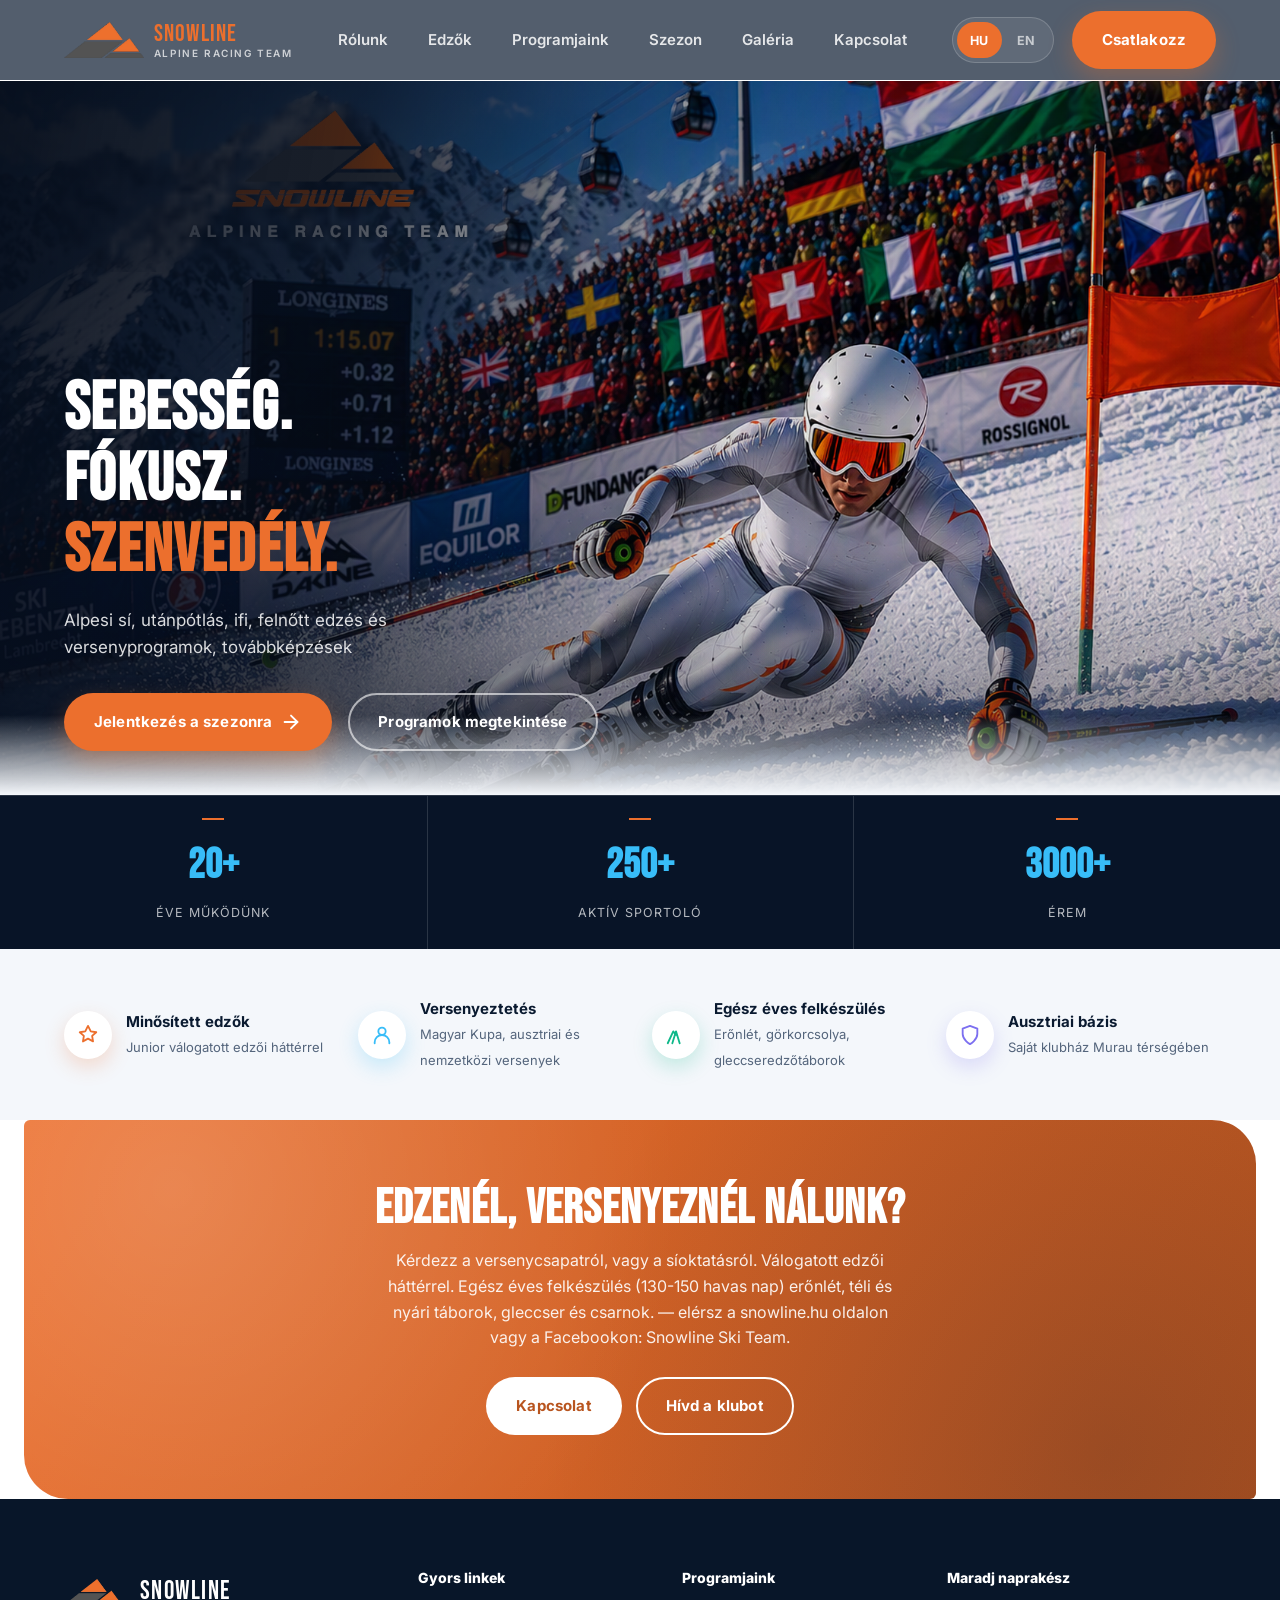
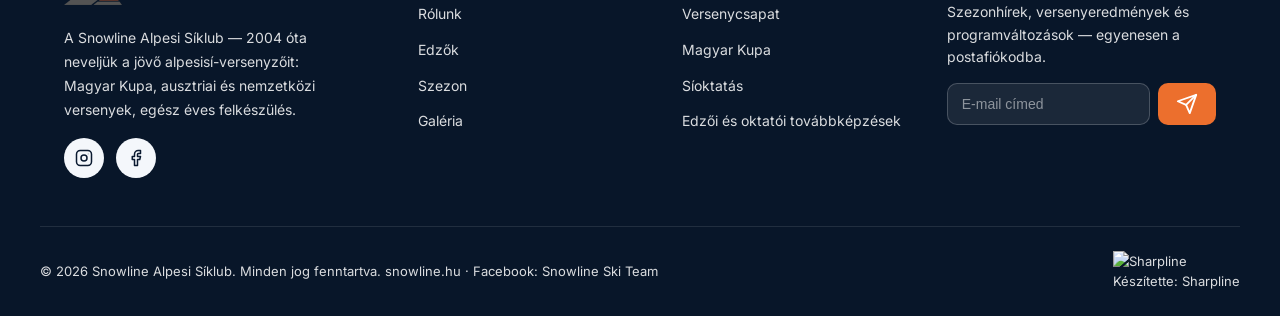
==== index.html @ 5fdf88db "Add Sharpline credit badge to footer" ====
<!DOCTYPE html>
<html lang="en">
<head>
<meta charset="UTF-8">
<meta name="viewport" content="width=device-width, initial-scale=1.0">
<link rel="icon" type="image/png" href="/favicon-96x96.png" sizes="96x96" />
<link rel="icon" type="image/svg+xml" href="/favicon.svg" />
<link rel="shortcut icon" href="/favicon.ico" />
<link rel="apple-touch-icon" sizes="180x180" href="/apple-touch-icon.png" />
<meta name="apple-mobile-web-app-title" content="Snowline" />
<link rel="manifest" href="/site.webmanifest" />
<title>Snowline — Alpesi Síklub</title>
<meta name="description" content="Community alpine ski club: race training, freestyle coaching and youth development for every level.">
<link rel="preconnect" href="https://fonts.googleapis.com">
<link rel="preconnect" href="https://fonts.gstatic.com" crossorigin>
<link href="https://fonts.googleapis.com/css2?family=Bebas+Neue&family=Inter:wght@400;500;600;700;800&display=swap" rel="stylesheet">
<link rel="stylesheet" href="/styles.css">
</head>
<body>

<div class="scroll-progress" id="scrollProgress" aria-hidden="true"></div>

<a href="#main" class="skip-link" data-i18n="skip">Skip to content</a>


<header class="site-header">
  <div class="container nav">
    <a href="/" class="brand">
      <img src="/assets/logo-icon.png" alt="Snowline" class="brand-icon-img">
      <span class="brand-text">
        <span class="brand-name">Snowline</span>
        <span class="brand-sub">Alpine Racing Team</span>
      </span>
    </a>
    <nav class="nav-links" id="navLinks" aria-label="Primary">
      <a href="/about.html" data-i18n="navAbout">About</a>
      <a href="/coaches.html" data-i18n="navCoaches">Coaches</a>
      <a href="/programs.html" data-i18n="navPrograms">Programs</a>
      <a href="/schedule.html" data-i18n="navSchedule">Schedule</a>
      <a href="/gallery.html" data-i18n="navGallery">Gallery</a>
      <a href="/contact.html" data-i18n="navContact">Contact</a>
      <a href="/contact.html" class="btn btn-primary mobile-cta" data-i18n="navJoin">Join the Team</a>
    </nav>
    <div class="nav-actions">
      <div class="lang-switch" role="group" aria-label="Nyelvválasztó / Language switch">
        <button type="button" id="btnHu" aria-pressed="true">HU</button>
        <button type="button" id="btnEn" aria-pressed="false">EN</button>
      </div>
      <a href="/contact.html" class="btn btn-primary" data-i18n="navJoin">Join the Team</a>
      <button class="nav-toggle" id="navToggle" aria-expanded="false" aria-controls="navLinks" aria-label="Toggle menu">
        <svg class="icon" id="menuIcon" viewBox="0 0 24 24" fill="none" stroke="currentColor" stroke-width="2" stroke-linecap="round" stroke-linejoin="round" aria-hidden="true"><line x1="4" y1="6" x2="20" y2="6"/><line x1="4" y1="12" x2="20" y2="12"/><line x1="4" y1="18" x2="20" y2="18"/></svg>
      </button>
    </div>
  </div>
</header>

<main id="main">

<!-- HERO -->
  <section class="hero" id="top">
    <div class="hero-visual">
      <img src="/assets/hero-banner.jpg" alt="Snowline ski racers training on the mountain">
    </div>

    <div class="container hero-inner">
      <div class="hero-text">
        <h1 data-i18n="heroH1">Train hard.<br>Ride <span>free.</span></h1>
        <p class="hero-sub" data-i18n="heroSub">Alpine racing, freestyle and youth development programs for skiers of every level, led by certified coaches who love the mountain as much as you do.</p>
        <div class="hero-ctas">
          <a href="/contact.html" class="btn btn-primary">
            <span data-i18n="heroCta1">Register for Season</span>
            <svg class="icon" width="18" height="18" viewBox="0 0 24 24" fill="none" stroke="currentColor" stroke-width="2" stroke-linecap="round" stroke-linejoin="round" aria-hidden="true"><line x1="5" y1="12" x2="19" y2="12"/><polyline points="12 5 19 12 12 19"/></svg>
          </a>
          <a href="/programs.html" class="btn btn-outline" data-i18n="heroCta2">Explore Programs</a>
        </div>
      </div>
    </div>

    <div class="hero-stats reveal">
      <div><strong data-count="20" data-suffix="+">20+</strong><span data-i18n="heroStat1">Years Running</span></div>
      <div><strong data-count="250"data-suffix="+">250+</strong><span data-i18n="heroStat2">Active Athletes</span></div>
      <div><strong data-count="3000" data-suffix="+">3000+</strong><span data-i18n="heroStat3">Medals</span></div>
    </div>
  </section>

<!-- VALUE STRIP -->
  <section class="value-strip">
    <div class="container value-grid">
      <div class="value-item reveal">
        <span class="icon-badge"><svg class="icon" viewBox="0 0 24 24" fill="none" stroke="currentColor" stroke-width="2" stroke-linecap="round" stroke-linejoin="round" aria-hidden="true"><path d="M12 2l3 6 6 1-4.5 4 1 6-5.5-3-5.5 3 1-6L3 9l6-1z"/></svg></span>
        <div><strong data-i18n="valueItem1Title">Certified Coaches</strong><span data-i18n="valueItem1Desc">National-level licensed staff</span></div>
      </div>
      <div class="value-item reveal">
        <span class="icon-badge"><svg class="icon" viewBox="0 0 24 24" fill="none" stroke="currentColor" stroke-width="2" stroke-linecap="round" stroke-linejoin="round" aria-hidden="true"><circle cx="12" cy="8" r="4"/><path d="M4 21v-1a8 8 0 0116 0v1"/></svg></span>
        <div><strong data-i18n="valueItem2Title">All Skill Levels</strong><span data-i18n="valueItem2Desc">First turns to race gates</span></div>
      </div>
      <div class="value-item reveal">
        <span class="icon-badge"><svg class="icon" viewBox="0 0 24 24" fill="none" stroke="currentColor" stroke-width="2" stroke-linecap="round" stroke-linejoin="round" aria-hidden="true"><path d="M8 21l4-13 4 13"/><path d="M3 21l6-13 3 4"/></svg></span>
        <div><strong data-i18n="valueItem3Title">Alpine & Freestyle</strong><span data-i18n="valueItem3Desc">Race and terrain-park tracks</span></div>
      </div>
      <div class="value-item reveal">
        <span class="icon-badge"><svg class="icon" viewBox="0 0 24 24" fill="none" stroke="currentColor" stroke-width="2" stroke-linecap="round" stroke-linejoin="round" aria-hidden="true"><path d="M12 22s8-4.5 8-11V5l-8-3-8 3v6c0 6.5 8 11 8 11z"/></svg></span>
        <div><strong data-i18n="valueItem4Title">Safety First</strong><span data-i18n="valueItem4Desc">Small groups, full gear checks</span></div>
      </div>
    </div>
  </section>

<!-- CTA BANNER -->
  <section style="padding:0;">
    <div class="cta-banner reveal">
      <div class="cta-banner-inner">
        <h2 data-i18n="ctaH2">Ready to hit the slopes?</h2>
        <p data-i18n="ctaLead">Registration for the upcoming season is open now. Spots fill fast — secure your athlete's place today.</p>
        <div class="cta-actions">
          <a href="/contact.html" class="btn btn-primary" data-i18n="ctaBtn1">Register Now</a>
          <a href="tel:+36302619041" class="btn btn-outline" data-i18n="ctaBtn2">Call the Club</a>
        </div>
      </div>
    </div>
  </section>

</main>

<footer>
  <div class="container footer-grid">
    <div class="footer-brand">
      <a href="/" class="brand" style="color:#fff;">
        <img src="/assets/logo-icon.png" alt="Snowline" class="footer-icon-img">
        Snowline
      </a>
      <p data-i18n="footerBrandDesc">A community ski club for young athletes and families — race training, freestyle coaching and season-long adventure on the mountain.</p>
      <div class="social-row" style="margin-top:16px;">
        <a href="https://www.instagram.com/snowline_ski_team/" target="_blank" rel="noopener" aria-label="Instagram"><svg class="icon" viewBox="0 0 24 24" fill="none" stroke="currentColor" stroke-width="2" stroke-linecap="round" stroke-linejoin="round" aria-hidden="true"><rect x="2" y="2" width="20" height="20" rx="5"/><circle cx="12" cy="12" r="4"/><circle cx="17.5" cy="6.5" r="0.6" fill="currentColor" stroke="none"/></svg></a>
        <a href="https://www.facebook.com/snowlineklub" target="_blank" rel="noopener" aria-label="Facebook"><svg class="icon" viewBox="0 0 24 24" fill="none" stroke="currentColor" stroke-width="2" stroke-linecap="round" stroke-linejoin="round" aria-hidden="true"><path d="M18 2h-3a5 5 0 00-5 5v3H7v4h3v8h4v-8h3l1-4h-4V7a1 1 0 011-1h3z"/></svg></a>
      </div>
    </div>
    <div class="footer-col">
      <h4 data-i18n="footerQuickLinks">Quick Links</h4>
      <ul>
        <li><a href="/about.html" data-i18n="navAbout">About</a></li>
        <li><a href="/coaches.html" data-i18n="navCoaches">Coaches</a></li>
        <li><a href="/schedule.html" data-i18n="navSchedule">Schedule</a></li>
        <li><a href="/gallery.html" data-i18n="navGallery">Gallery</a></li>
      </ul>
    </div>
    <div class="footer-col">
      <h4 data-i18n="footerPrograms">Programs</h4>
      <ul>
        <li><a href="/programs.html" data-i18n="card1Title">Youth Development</a></li>
        <li><a href="/programs.html" data-i18n="footerAlpineRacing">Alpine Racing</a></li>
        <li><a href="/programs.html" data-i18n="card3Title">Freestyle & Freeride</a></li>
        <li><a href="/programs.html" data-i18n="card4Title">Coach &amp; Instructor Training</a></li>
      </ul>
    </div>
    <div class="footer-col">
      <h4 data-i18n="footerStayUpdated">Stay Updated</h4>
      <p style="font-size:14px;margin-bottom:14px;" data-i18n="footerNewsletterDesc">Season announcements, race results and schedule changes — straight to your inbox.</p>
      <form class="newsletter" onsubmit="event.preventDefault();">
        <label for="newsletterEmail" class="sr-only" style="position:absolute;width:1px;height:1px;overflow:hidden;clip:rect(0,0,0,0);" data-i18n="footerNewsletterLabel">Email address</label>
        <input type="email" id="newsletterEmail" placeholder="Your email" required data-i18n-placeholder="footerNewsletterPh">
        <button type="submit" aria-label="Subscribe">
          <svg class="icon" width="16" height="16" viewBox="0 0 24 24" fill="none" stroke="currentColor" stroke-width="2" stroke-linecap="round" stroke-linejoin="round" aria-hidden="true"><line x1="22" y1="2" x2="11" y2="13"/><polygon points="22 2 15 22 11 13 2 9 22 2"/></svg>
        </button>
      </form>
    </div>
  </div>
  <div class="container footer-bottom">
    <div class="footer-legal">
      <span data-i18n="footerCopyright">© 2026 Snowline Ski Club. All rights reserved.</span>
      <span data-i18n="footerTemplateNote">Template by Snowline · Replace with your legal / privacy links</span>
    </div>
    <a href="#" target="_blank" rel="noopener" class="credit-badge">
      <img src="/assets/sharpline-mark.png" alt="Sharpline" class="credit-badge-icon">
      <span data-i18n="footerCredit">Készítette: Sharpline</span>
    </a>
  </div>
</footer>

<script src="/i18n.js"></script>
<script src="/main.js"></script>
</body>
</html>
---- styles.css ----
:root{
    --color-primary:#0A1A30;
    --color-primary-light:#16294A;
    --color-primary-soft:#22345A;
    --color-background:#FFFFFF;
    --color-surface:#F4F7FB;
    --color-surface-2:#EAF0F8;
    --color-accent:#EC6F2D;
    --color-accent-dark:#B8541E;
    --color-ice:#38BDF8;
    --color-teal:#0FB88A;
    --color-violet:#7C6FF0;
    --color-text:#0A1A30;
    --color-text-muted:#54657C;
    --color-border:#E4EAF2;
    --color-on-primary:#FFFFFF;
    --color-on-accent:#FFFFFF;
    --font-display:'Bebas Neue', sans-serif;
    --font-body:'Inter', sans-serif;
    --radius-sm:10px;
    --radius-md:16px;
    --radius-lg:26px;
    --shadow-sm:0 1px 2px rgba(10,26,48,0.04), 0 4px 12px rgba(10,26,48,0.06);
    --shadow-md:0 8px 24px rgba(10,26,48,0.10), 0 24px 48px rgba(10,26,48,0.10);
    --shadow-lg:0 12px 32px rgba(10,26,48,0.14), 0 40px 80px rgba(10,26,48,0.16);
    --container:1200px;
    --nav-h:80px;
    --nav-h-scrolled:64px;
    --ease-out:cubic-bezier(0.16,1,0.3,1);
    --ease-in-out:cubic-bezier(0.65,0,0.35,1);
  }

  *,*::before,*::after{box-sizing:border-box;}
  html{scroll-behavior:smooth;}
  @media (prefers-reduced-motion: reduce){
    html{scroll-behavior:auto;}
    *,*::before,*::after{animation-duration:0.001ms !important;animation-iteration-count:1 !important;transition-duration:0.001ms !important;scroll-behavior:auto !important;}
  }
  body{
    margin:0;
    font-family:var(--font-body);
    color:var(--color-text);
    background:var(--color-background);
    font-size:16px;
    line-height:1.6;
    -webkit-font-smoothing:antialiased;
  }
  img,svg{display:block;max-width:100%;}
  a{color:inherit;text-decoration:none;}
  ul{list-style:none;margin:0;padding:0;}
  h1,h2,h3,h4{margin:0;font-family:var(--font-display);letter-spacing:0.02em;line-height:1.05;text-transform:uppercase;}
  p{margin:0;}
  button{font-family:inherit;cursor:pointer;}

  a:focus-visible, button:focus-visible, input:focus-visible, textarea:focus-visible{
    outline:3px solid var(--color-ice);
    outline-offset:2px;
    border-radius:4px;
  }

  .skip-link{
    position:absolute;left:-9999px;top:0;background:var(--color-accent);color:#fff;
    padding:12px 20px;z-index:1000;border-radius:0 0 8px 0;font-weight:600;
  }
  .skip-link:focus{left:0;}

  .container{width:100%;max-width:var(--container);margin:0 auto;padding:0 24px;}
  .eyebrow{
    font-family:var(--font-body);font-weight:700;letter-spacing:0.18em;text-transform:uppercase;
    font-size:13px;color:var(--color-accent);
  }
  .section-head{max-width:660px;margin:0 auto 56px;text-align:center;}
  .section-head .eyebrow{display:block;margin-bottom:14px;}
  .section-head h2{font-size:clamp(32px,5vw,50px);color:var(--color-primary);letter-spacing:0.015em;}
  .section-head p{margin-top:18px;color:var(--color-text-muted);font-size:17px;line-height:1.65;}
  .section-head .eyebrow::before{
    content:"";display:inline-block;width:28px;height:2px;background:var(--color-accent);
    vertical-align:middle;margin-right:10px;transform:translateY(-2px);
  }
  section{padding:96px 0;}
  @media (max-width:768px){ section{padding:64px 0;} }

  .btn{
    display:inline-flex;align-items:center;justify-content:center;gap:8px;
    padding:15px 28px;border-radius:100px;font-weight:700;font-size:15px;letter-spacing:0.01em;
    border:2px solid transparent;position:relative;overflow:hidden;
    transition:transform 260ms var(--ease-out), box-shadow 260ms var(--ease-out), background-color 200ms ease, color 200ms ease;
    min-height:44px;white-space:nowrap;
  }
  .btn:hover{transform:translateY(-2px);}
  .btn:active{transform:translateY(0);}
  .btn .icon{transition:transform 260ms var(--ease-out);}
  .btn:hover .icon{transform:translateX(3px);}
  .btn-primary{background:var(--color-accent);color:var(--color-on-accent);box-shadow:0 10px 24px rgba(236,111,45,0.32);}
  .btn-primary:hover{background:var(--color-accent-dark);box-shadow:0 16px 34px rgba(236,111,45,0.4);}
  .btn-primary::after{
    content:"";position:absolute;top:0;left:-60%;width:36%;height:100%;
    background:linear-gradient(120deg, transparent, rgba(255,255,255,0.4), transparent);
    transform:skewX(-20deg);transition:left 550ms ease;pointer-events:none;
  }
  .btn-primary:hover::after{left:120%;}
  .btn-outline{border-color:rgba(255,255,255,0.6);color:#fff;}
  .btn-outline:hover{background:rgba(255,255,255,0.12);}
  .btn-dark-outline{border-color:var(--color-primary);color:var(--color-primary);}
  .btn-dark-outline:hover{background:var(--color-primary);color:#fff;}

  .icon{width:22px;height:22px;flex-shrink:0;}

  /* ---------- NAV ---------- */
  header.site-header{
    position:sticky;top:0;z-index:500;
    border-bottom:1px solid rgba(255,255,255,0.08);
    transition:border-color 300ms ease;
  }
  header.site-header.scrolled{border-bottom-color:rgba(255,255,255,0.12);}
  /* Blur lives on a pseudo-element (not the header itself) so header never
     becomes a containing block for its fixed-position mobile nav panel —
     backdrop-filter/transform/filter on an ancestor would otherwise hijack
     position:fixed descendants away from the viewport. */
  header.site-header::before{
    content:"";position:absolute;inset:0;z-index:-1;
    background:rgba(10,26,48,0.7);
    backdrop-filter:blur(10px);
    -webkit-backdrop-filter:blur(10px);
    transition:background-color 300ms ease, box-shadow 300ms ease;
  }
  header.site-header.scrolled::before{
    background:rgba(10,26,48,0.92);
    box-shadow:0 8px 30px rgba(6,14,28,0.35);
  }
  .nav{
    height:var(--nav-h);display:flex;align-items:center;justify-content:space-between;
    transition:height 300ms var(--ease-out);
  }
  header.site-header.scrolled .nav{height:var(--nav-h-scrolled);}
  .brand,.nav .icon{transition:transform 300ms var(--ease-out);}
  header.site-header.scrolled .brand{transform:scale(0.92);}
  .brand{display:flex;align-items:center;gap:10px;color:#fff;font-family:var(--font-display);font-size:26px;letter-spacing:0.06em;}
  .brand .icon{width:30px;height:30px;color:var(--color-ice);}
  .brand-icon{width:34px;height:34px;color:var(--color-accent);flex-shrink:0;}
  .brand-icon-img{height:36px;width:auto;flex-shrink:0;display:block;}
  .footer-icon-img{height:26px;width:auto;flex-shrink:0;display:inline-block;vertical-align:middle;margin-right:8px;}
  .brand-text{display:flex;flex-direction:column;line-height:1.05;}
  .brand-name{font-family:var(--font-display);font-size:24px;letter-spacing:0.05em;text-transform:uppercase;color:var(--color-accent);}
  .brand-sub{font-family:var(--font-body);font-size:10px;font-weight:600;letter-spacing:0.16em;text-transform:uppercase;color:rgba(255,255,255,0.72);margin-top:2px;}
  .nav-links{display:flex;align-items:center;gap:36px;}
  .nav-links a{
    color:rgba(255,255,255,0.85);font-weight:600;font-size:15px;position:relative;padding:6px 2px;
    transition:color 200ms ease;
  }
  .nav-links a::after{
    content:"";position:absolute;left:0;bottom:-2px;height:2px;width:0;background:var(--color-accent);
    transition:width 200ms ease;
  }
  .nav-links a:hover{color:#fff;}
  .nav-links a:hover::after{width:100%;}
  .nav-actions{display:flex;align-items:center;gap:18px;}
  .nav-toggle{
    display:none;background:none;border:none;color:#fff;padding:8px;min-width:44px;min-height:44px;
    align-items:center;justify-content:center;
  }

  @media (max-width:920px){
    .nav-links{
      position:fixed;top:var(--nav-h);left:0;right:0;bottom:0;
      background:var(--color-primary);flex-direction:column;justify-content:flex-start;
      padding:32px 24px;gap:8px;transform:translateX(100%);transition:transform 280ms ease;
      overflow-y:auto;
    }
    .nav-links.open{transform:translateX(0);}
    .nav-links a{display:block;width:100%;padding:14px 8px;font-size:18px;border-bottom:1px solid rgba(255,255,255,0.08);}
    .nav-actions .btn-primary{display:none;}
    .nav-links.open ~ .nav-toggle,
    .nav-toggle{display:inline-flex;}
    .nav-links .mobile-cta{display:block;margin-top:16px;}
  }
  .mobile-cta{display:none;}
  @media (max-width:920px){ .mobile-cta{display:inline-flex;} }

  .lang-switch{
    display:flex;align-items:center;background:rgba(255,255,255,0.08);border:1px solid rgba(255,255,255,0.18);
    border-radius:100px;padding:4px;gap:2px;flex-shrink:0;
  }
  .lang-switch button{
    border:none;background:transparent;padding:7px 13px;border-radius:100px;font-weight:700;font-size:12.5px;
    letter-spacing:0.03em;color:rgba(255,255,255,0.65);transition:background-color 200ms ease, color 200ms ease;min-height:36px;
  }
  .lang-switch button[aria-pressed="true"]{background:var(--color-accent);color:#fff;}

  /* ---------- HERO ---------- */
  .hero{
    position:relative;overflow:hidden;
    background:var(--color-primary);
    color:#fff;padding:0;
  }
  .hero-visual{
    position:relative;width:100%;aspect-ratio:1920/1071;max-height:760px;overflow:hidden;background:#0B1B33;
  }
  .hero-visual img{
    width:100%;height:100%;object-fit:cover;object-position:center 40%;display:block;
    will-change:transform;
  }
  /* JS sets --parallax (px); scale gives headroom so the shift never shows an edge */
  .hero-visual img{transform:translate3d(0,var(--parallax,0px),0) scale(1.14);}
  .hero-visual::before{
    content:"";position:absolute;inset:0;pointer-events:none;z-index:1;
    background:
      linear-gradient(100deg, rgba(6,14,28,0.94) 0%, rgba(6,14,28,0.74) 26%, rgba(6,14,28,0.16) 52%, transparent 68%),
      linear-gradient(0deg, rgba(6,14,28,0.5) 0%, transparent 34%);
  }
  /* Clean fade where the hero meets the page below */
  .hero-visual::after{
    content:"";position:absolute;left:0;right:0;bottom:0;height:80px;z-index:2;pointer-events:none;
    background:linear-gradient(180deg, transparent 0%, var(--color-surface) 100%);
  }
  @media (max-width:760px){ .hero-visual::after{height:48px;} }
  .hero-inner{
    position:absolute;inset:0;z-index:2;display:flex;align-items:center;text-align:left;padding-top:76px;
  }
  .hero-text{max-width:540px;}
  .hero-inner .eyebrow{color:var(--color-ice);}
  .hero h1{
    font-size:clamp(38px,5.6vw,68px);margin:18px 0 0;max-width:none;color:#fff;text-align:left;
  }
  .hero h1 span{color:var(--color-accent);}
  .hero-sub{
    max-width:460px;margin:20px 0 0;color:rgba(255,255,255,0.85);font-size:17px;
  }
  .hero-ctas{display:flex;gap:16px;justify-content:flex-start;flex-wrap:wrap;margin-top:32px;}
  /* Hero intro — children rise in on load, staggered */
  .hero-text > *{opacity:0;transform:translateY(24px);animation:heroIn 800ms var(--ease-out) forwards;}
  .hero-text > *:nth-child(1){animation-delay:120ms;}
  .hero-text > *:nth-child(2){animation-delay:240ms;}
  .hero-text > *:nth-child(3){animation-delay:360ms;}
  .hero-text > *:nth-child(4){animation-delay:480ms;}
  @keyframes heroIn{to{opacity:1;transform:none;}}
  @media (prefers-reduced-motion: reduce){
    .hero-text > *{opacity:1 !important;transform:none !important;animation:none !important;}
  }
  .hero-stats{
    position:relative;z-index:3;display:grid;grid-template-columns:repeat(3,1fr);
    border-top:1px solid rgba(255,255,255,0.14);background:rgba(6,14,28,0.4);
  }
  .hero-stats div{
    text-align:center;padding:22px 12px 24px;border-left:1px solid rgba(255,255,255,0.14);
  }
  .hero-stats div:first-child{border-left:none;}
  .hero-stats div::before{content:"";display:block;width:22px;height:2px;background:var(--color-accent);margin:0 auto 12px;}
  .hero-stats strong{display:block;font-family:var(--font-display);font-size:clamp(28px,4vw,42px);color:var(--color-ice);font-variant-numeric:tabular-nums;}
  .hero-stats span{font-size:12.5px;color:rgba(255,255,255,0.7);letter-spacing:0.08em;text-transform:uppercase;}
  @media (max-width:700px){
    .hero-stats{grid-template-columns:repeat(2,1fr);}
    .hero-stats div:nth-child(3){border-left:none;}
  }
  @media (max-width:760px){
    .hero-visual{aspect-ratio:16/11;max-height:none;}
    .hero-visual::before{background:linear-gradient(180deg, rgba(6,14,28,0.05) 0%, rgba(6,14,28,0.05) 60%, rgba(6,14,28,0.55) 100%);}
    .hero-inner{position:relative;inset:auto;display:block;padding:32px 0 8px;}
    .hero-text{max-width:100%;}
    .hero h1{font-size:clamp(34px,10vw,52px);}
  }

  /* ---------- VALUE STRIP ---------- */
  .value-strip{background:var(--color-surface);padding:48px 0;}
  .value-grid{display:grid;grid-template-columns:repeat(4,1fr);gap:24px;}
  .value-item{display:flex;align-items:center;gap:14px;}
  .value-item .icon-badge{
    width:48px;height:48px;border-radius:50%;background:#fff;box-shadow:var(--shadow-sm);
    display:flex;align-items:center;justify-content:center;flex-shrink:0;color:var(--color-accent);
  }
  .value-item:nth-child(1) .icon-badge{color:var(--color-accent);box-shadow:0 8px 20px rgba(236,111,45,0.22);}
  .value-item:nth-child(2) .icon-badge{color:var(--color-ice);box-shadow:0 8px 20px rgba(56,189,248,0.24);}
  .value-item:nth-child(3) .icon-badge{color:var(--color-teal);box-shadow:0 8px 20px rgba(15,184,138,0.22);}
  .value-item:nth-child(4) .icon-badge{color:var(--color-violet);box-shadow:0 8px 20px rgba(124,111,240,0.22);}
  .value-item strong{display:block;font-size:15px;color:var(--color-primary);}
  .value-item span{font-size:13px;color:var(--color-text-muted);}
  @media (min-width:921px){ .value-item:nth-child(2),.value-item:nth-child(4){transform:translateY(14px);} }
  @media (max-width:920px){ .value-grid{grid-template-columns:repeat(2,1fr);} }
  @media (max-width:560px){ .value-grid{grid-template-columns:1fr;} }

  /* ---------- ABOUT ---------- */
  .about{padding:96px 0;}
  .about-grid{display:grid;grid-template-columns:0.9fr 1.1fr;gap:64px;align-items:center;}
  .about-media{position:relative;}
  .placeholder-block{
    border:2px dashed var(--color-border);border-radius:var(--radius-lg);
    background:var(--color-surface);
    display:flex;flex-direction:column;align-items:center;justify-content:center;gap:10px;
    color:var(--color-text-muted);text-align:center;padding:24px;
  }
  .about-media .placeholder-block{aspect-ratio:4/5;}
  .placeholder-block .icon{width:36px;height:36px;color:#9AA9C0;}
  .placeholder-block small{font-size:12px;letter-spacing:0.04em;text-transform:uppercase;font-weight:700;color:#9AA9C0;}
  .badge-since{
    position:absolute;bottom:-18px;left:-18px;background:var(--color-accent);color:#fff;
    border-radius:var(--radius-md);padding:16px 20px;box-shadow:var(--shadow-md);font-family:var(--font-display);
    text-align:center;line-height:1.1;
  }
  .badge-since strong{display:block;font-size:26px;}
  .badge-since span{font-size:11px;letter-spacing:0.08em;font-family:var(--font-body);font-weight:700;}
  .about-copy .eyebrow{display:block;margin-bottom:12px;}
  .about-copy h2{font-size:clamp(30px,4vw,44px);color:var(--color-primary);margin-bottom:18px;}
  .about-copy p{color:var(--color-text-muted);font-size:16px;margin-bottom:16px;}
  .about-list{margin-top:22px;display:grid;gap:12px;}
  .about-list li{display:flex;gap:10px;align-items:flex-start;font-weight:600;font-size:15px;color:var(--color-primary);}
  .about-list .icon{width:20px;height:20px;color:var(--color-accent);margin-top:2px;}
  @media (max-width:900px){
    .about-grid{grid-template-columns:1fr;gap:56px;}
    .about-media{order:2;}
  }

  /* ---------- PROGRAMS ---------- */
  .programs{background:var(--color-surface);}
  .card-grid{display:grid;grid-template-columns:repeat(4,1fr);gap:24px;}
  .program-card{
    background:#fff;border-radius:6px 28px 6px 6px;padding:32px 24px 28px;box-shadow:var(--shadow-sm);
    transition:transform 300ms var(--ease-out), box-shadow 300ms var(--ease-out), border-color 300ms ease;
    border:1px solid var(--color-border);position:relative;overflow:hidden;
  }
  .program-card::before{content:"";position:absolute;top:0;left:0;right:0;height:4px;background:var(--color-accent);}
  .program-card:nth-child(1)::before{background:var(--color-ice);}
  .program-card:nth-child(2)::before{background:var(--color-accent);}
  .program-card:nth-child(3)::before{background:var(--color-teal);}
  .program-card:nth-child(4)::before{background:var(--color-violet);}
  .program-card:hover{transform:translateY(-8px);border-color:#D4DEEC;}
  .program-card:nth-child(1):hover{box-shadow:0 20px 40px rgba(56,189,248,0.22);}
  .program-card:nth-child(2):hover{box-shadow:0 20px 40px rgba(236,111,45,0.24);}
  .program-card:nth-child(3):hover{box-shadow:0 20px 40px rgba(15,184,138,0.22);}
  .program-card:nth-child(4):hover{box-shadow:0 20px 40px rgba(124,111,240,0.24);}
  .program-card .icon-badge{
    width:52px;height:52px;border-radius:50%;background:var(--color-primary);color:var(--color-ice);
    display:flex;align-items:center;justify-content:center;margin-bottom:18px;
    transition:transform 300ms var(--ease-out), background-color 300ms ease;
  }
  .program-card:nth-child(1) .icon-badge{background:var(--color-ice);color:#06283F;}
  .program-card:nth-child(2) .icon-badge{background:var(--color-accent);color:#fff;}
  .program-card:nth-child(3) .icon-badge{background:var(--color-teal);color:#06342A;}
  .program-card:nth-child(4) .icon-badge{background:var(--color-violet);color:#fff;}
  .program-card:hover .icon-badge{transform:translateY(-2px) scale(1.05);}
  .program-card h3{font-family:var(--font-body);font-weight:800;text-transform:none;letter-spacing:0;font-size:19px;color:var(--color-primary);}
  .program-age{display:inline-block;margin:10px 0 12px;font-size:12px;font-weight:700;letter-spacing:0.04em;color:var(--color-accent);background:#FFF1EC;padding:4px 10px;border-radius:100px;}
  .program-card:nth-child(1) .program-age{color:#0369A1;background:#E7F3FF;}
  .program-card:nth-child(3) .program-age{color:#0F766E;background:#E6FBF6;}
  .program-card:nth-child(4) .program-age{color:#5B21B6;background:#F1EEFF;}
  .program-card p{color:var(--color-text-muted);font-size:14.5px;margin-bottom:16px;}
  .card-link{display:inline-flex;align-items:center;gap:6px;font-weight:700;font-size:14px;color:var(--color-primary);}
  .card-link .icon{width:16px;height:16px;transition:transform 200ms ease;}
  .card-link:hover .icon{transform:translateX(4px);}
  @media (max-width:1000px){ .card-grid{grid-template-columns:repeat(2,1fr);} }
  @media (max-width:560px){ .card-grid{grid-template-columns:1fr;} }

  /* ---------- COACHES ---------- */
  .coach-grid{display:grid;grid-template-columns:repeat(4,1fr);gap:24px;}
  .coach-card{text-align:center;transition:transform 300ms var(--ease-out);}
  .coach-card:hover{transform:translateY(-6px);}
  .coach-avatar{
    width:100%;aspect-ratio:1;border-radius:50%;background:var(--color-primary);
    display:flex;align-items:center;justify-content:center;color:var(--color-ice);
    margin-bottom:18px;position:relative;overflow:hidden;
    box-shadow:0 0 0 4px rgba(56,189,248,0.16);transition:box-shadow 300ms var(--ease-out), transform 300ms var(--ease-out);
  }
  .coach-card:nth-child(4n+2) .coach-avatar{box-shadow:0 0 0 4px rgba(236,111,45,0.18);}
  .coach-card:nth-child(4n+3) .coach-avatar{box-shadow:0 0 0 4px rgba(15,184,138,0.18);}
  .coach-card:nth-child(4n+4) .coach-avatar{box-shadow:0 0 0 4px rgba(124,111,240,0.18);}
  .coach-card:hover .coach-avatar{transform:translateY(-4px);box-shadow:var(--shadow-lg);}
  .coach-avatar .icon{width:44%;height:44%;color:rgba(255,255,255,0.85);}
  .coach-card h3{font-family:var(--font-body);font-weight:800;letter-spacing:0;text-transform:none;font-size:17px;color:var(--color-primary);}
  .coach-role{display:block;color:var(--color-accent);font-weight:700;font-size:13px;margin:4px 0 10px;}
  .coach-card p{color:var(--color-text-muted);font-size:14px;}
  .coach-social{display:flex;gap:10px;justify-content:center;margin-top:14px;}
  .coach-social a{
    width:34px;height:34px;border-radius:50%;background:var(--color-surface);display:flex;align-items:center;justify-content:center;
    color:var(--color-primary);transition:background-color 200ms ease,color 200ms ease;
  }
  .coach-social a:hover{background:var(--color-primary);color:#fff;}
  .coach-social .icon{width:16px;height:16px;}
  @media (max-width:1000px){ .coach-grid{grid-template-columns:repeat(2,1fr);gap:32px 24px;} }

  /* ---------- SCHEDULE ---------- */
  .schedule-list{display:flex;flex-direction:column;gap:14px;max-width:880px;margin:0 auto;}
  .schedule-row{
    display:grid;grid-template-columns:90px 1fr auto auto;align-items:center;gap:20px;
    background:#fff;border:1px solid var(--color-border);border-radius:var(--radius-md);padding:18px 22px;
    transition:box-shadow 200ms ease, transform 200ms ease;
  }
  .schedule-row:hover{box-shadow:var(--shadow-sm);transform:translateY(-2px);}
  .date-badge{
    background:var(--color-primary);color:#fff;border-radius:var(--radius-sm);text-align:center;padding:10px 6px;
    font-family:var(--font-display);line-height:1;
  }
  .date-badge strong{display:block;font-size:24px;}
  .date-badge span{font-size:11px;letter-spacing:0.06em;font-family:var(--font-body);font-weight:700;}
  .schedule-info h4{font-family:var(--font-body);font-weight:800;text-transform:none;letter-spacing:0;font-size:16px;color:var(--color-primary);}
  .schedule-info span{font-size:13.5px;color:var(--color-text-muted);}
  .tag{
    font-size:11px;font-weight:800;letter-spacing:0.05em;text-transform:uppercase;padding:6px 12px;border-radius:100px;white-space:nowrap;
  }
  .tag-training{background:#E7F3FF;color:#0369A1;}
  .tag-race{background:#FFEFEA;color:var(--color-accent-dark);}
  .tag-event{background:#EEF2FF;color:#4338CA;}
  .tag-junior{background:#EAF7EE;color:#15803D;}
  .tag-travel{background:#FEF9E7;color:#92720B;}
  @media (max-width:640px){
    .schedule-row{grid-template-columns:70px 1fr;grid-template-areas:"date info" "date tags";}
    .date-badge{grid-area:date;}
    .schedule-info{grid-area:info;}
    .schedule-row .tag{grid-area:tags;justify-self:start;}
  }

  /* ---------- GALLERY (Pinterest-style masonry) ---------- */
  .gallery-grid{
    column-count:4;column-gap:16px;
  }
  .gallery-grid .g-item{
    break-inside:avoid;-webkit-column-break-inside:avoid;margin-bottom:16px;border-radius:var(--radius-md);overflow:hidden;
  }
  @media (max-width:900px){ .gallery-grid{column-count:3;column-gap:12px;} .gallery-grid .g-item{margin-bottom:12px;} }
  @media (max-width:640px){ .gallery-grid{column-count:2;} }
  @media (max-width:420px){ .gallery-grid{column-count:1;} }

  /* ---------- LIGHTBOX ---------- */
  .lightbox{
    position:fixed;inset:0;z-index:200;display:flex;flex-direction:column;align-items:center;justify-content:center;
    background:rgba(6,14,28,0.94);opacity:0;visibility:hidden;transition:opacity .25s ease;padding:32px;
  }
  .lightbox.open{opacity:1;visibility:visible;}
  .lightbox-figure{max-width:min(92vw,1100px);max-height:88vh;display:flex;flex-direction:column;align-items:center;margin:0;}
  .lightbox-figure img{
    max-width:100%;max-height:78vh;width:auto;height:auto;object-fit:contain;border-radius:var(--radius-md);
    box-shadow:0 30px 80px rgba(0,0,0,0.5);transform:scale(.96);transition:transform .3s ease;
  }
  .lightbox.open .lightbox-figure img{transform:scale(1);}
  .lightbox-figure figcaption{
    margin-top:16px;color:rgba(255,255,255,0.88);font-size:14px;letter-spacing:0.02em;text-align:center;
  }
  .lightbox-close{
    position:absolute;top:20px;right:20px;width:44px;height:44px;border-radius:50%;
    background:rgba(255,255,255,0.08);border:1px solid rgba(255,255,255,0.2);color:#fff;
    display:flex;align-items:center;justify-content:center;cursor:pointer;transition:background .2s ease;
  }
  .lightbox-close:hover{background:rgba(255,255,255,0.18);}
  .lightbox-nav{
    position:absolute;top:50%;transform:translateY(-50%);width:52px;height:52px;border-radius:50%;
    background:rgba(255,255,255,0.08);border:1px solid rgba(255,255,255,0.2);color:#fff;
    display:flex;align-items:center;justify-content:center;cursor:pointer;transition:background .2s ease;z-index:5;
  }
  .lightbox-nav:hover{background:rgba(255,255,255,0.18);}
  .lightbox-prev{left:20px;}
  .lightbox-next{right:20px;}
  .lightbox-counter{
    position:absolute;bottom:20px;left:50%;transform:translateX(-50%);color:rgba(255,255,255,0.75);
    font-size:13px;letter-spacing:0.04em;
  }
  @media (max-width:640px){
    .lightbox-nav{width:40px;height:40px;}
    .lightbox-prev{left:8px;}
    .lightbox-next{right:8px;}
  }

  /* ---------- TESTIMONIALS ---------- */
  .testimonials{background:var(--color-primary);color:#fff;margin-bottom:0;padding-bottom:48px;}
  .testimonials .section-head h2{color:#fff;}
  .testimonials .section-head p{color:rgba(255,255,255,0.7);}
  .testi-grid{display:grid;grid-template-columns:repeat(3,1fr);gap:24px;}
  .testi-card{
    background:rgba(255,255,255,0.06);border:1px solid rgba(255,255,255,0.12);border-radius:var(--radius-md);
    padding:28px;position:relative;overflow:hidden;transition:transform 300ms var(--ease-out), background 300ms ease;
  }
  .testi-card:hover{transform:translateY(-4px);background:rgba(255,255,255,0.09);}
  .testi-card::after{
    content:"\201D";position:absolute;top:0px;right:16px;font-family:Georgia,serif;font-size:76px;line-height:1;
    color:rgba(255,255,255,0.07);pointer-events:none;
  }
  .stars{display:flex;gap:4px;color:var(--color-ice);margin-bottom:14px;}
  .stars .icon{width:16px;height:16px;}
  .testi-card p{color:rgba(255,255,255,0.85);font-size:15px;margin-bottom:20px;}
  .testi-person{display:flex;align-items:center;gap:12px;}
  .testi-avatar{
    width:42px;height:42px;border-radius:50%;background:var(--color-primary-soft);display:flex;align-items:center;justify-content:center;color:var(--color-ice);flex-shrink:0;
  }
  .testi-avatar .icon{width:20px;height:20px;}
  .testi-person strong{display:block;font-size:14px;}
  .testi-person span{font-size:12.5px;color:rgba(255,255,255,0.6);}
  @media (max-width:900px){ .testi-grid{grid-template-columns:1fr;} }

  /* ---------- CTA BANNER ---------- */
  .cta-banner{
    position:relative;overflow:hidden;
    background:linear-gradient(120deg,var(--color-accent),var(--color-accent-dark));
    color:#fff;text-align:center;padding:64px 24px;border-radius:6px 44px 6px 44px;
    margin:0 24px;
  }
  .cta-banner::before{
    content:"";position:absolute;inset:0;pointer-events:none;
    background:radial-gradient(circle at 12% 18%, rgba(255,255,255,0.18), transparent 45%),
               radial-gradient(circle at 88% 88%, rgba(10,26,48,0.2), transparent 50%);
  }
  .cta-banner h2{font-size:clamp(30px,5vw,48px);color:#fff;}
  .cta-banner p{margin:14px auto 26px;max-width:520px;color:rgba(255,255,255,0.9);}
  .cta-banner .btn-outline{border-color:#fff;color:#fff;}
  .cta-banner-inner{max-width:var(--container);margin:0 auto;position:relative;z-index:1;}
  .cta-actions{display:flex;gap:14px;justify-content:center;flex-wrap:wrap;}
  .cta-banner .btn-primary{background:#fff;color:var(--color-accent-dark);box-shadow:none;}
  .cta-banner .btn-primary:hover{background:#0B1B33;color:#fff;}

  /* ---------- CONTACT ---------- */
  .contact-grid{display:grid;grid-template-columns:1fr 1fr;gap:56px;align-items:start;}
  .contact-info{display:flex;flex-direction:column;gap:20px;}
  .info-row{display:flex;gap:14px;align-items:flex-start;}
  .info-row .icon-badge{
    width:44px;height:44px;border-radius:var(--radius-sm);background:var(--color-surface);color:var(--color-accent);
    display:flex;align-items:center;justify-content:center;flex-shrink:0;
  }
  .info-row strong{display:block;color:var(--color-primary);font-size:15px;}
  .info-row span{font-size:14px;color:var(--color-text-muted);}
  .social-row{display:flex;gap:12px;margin-top:8px;}
  .social-row a{
    width:40px;height:40px;border-radius:50%;background:var(--color-surface);display:flex;align-items:center;justify-content:center;color:var(--color-primary);
    transition:background-color 200ms ease,color 200ms ease;
  }
  .social-row a:hover{background:var(--color-primary);color:#fff;}
  .social-row .icon{width:18px;height:18px;}
  .map-placeholder{margin-top:8px;}
  .map-placeholder .placeholder-block{aspect-ratio:16/10;}

  .coverage-highlight{
    margin-top:8px;display:flex;flex-direction:column;align-items:center;text-align:center;gap:10px;
    background:var(--color-surface);border-radius:var(--radius-md);padding:24px;
  }
  .coverage-highlight .icon-badge{
    width:44px;height:44px;border-radius:var(--radius-sm);background:#fff;box-shadow:var(--shadow-sm);
    display:flex;align-items:center;justify-content:center;flex-shrink:0;color:var(--color-accent);
  }
  .coverage-highlight strong{display:block;color:var(--color-primary);font-size:15px;}
  .coverage-highlight p{font-size:14px;line-height:1.6;color:var(--color-text-muted);margin:0;}

  .tax-highlight{
    margin-top:20px;display:flex;gap:20px;align-items:center;
    padding:24px;border-radius:var(--radius-lg);position:relative;overflow:hidden;
    background:linear-gradient(135deg, var(--color-primary) 0%, var(--color-primary-light) 100%);
    box-shadow:var(--shadow-md);
  }
  .tax-highlight::before{
    content:"";position:absolute;inset:0;pointer-events:none;
    background:radial-gradient(circle at 100% 0%, rgba(236,111,45,0.35) 0%, transparent 55%);
  }
  .tax-highlight-badge{
    position:relative;z-index:1;flex-shrink:0;width:92px;height:92px;border-radius:50%;
    background:linear-gradient(135deg, var(--color-accent) 0%, var(--color-accent-dark) 100%);
    display:flex;align-items:center;justify-content:center;
    box-shadow:0 10px 24px rgba(236,111,45,0.45);
    font-family:var(--font-display);color:#fff;
  }
  .tax-highlight-num{font-size:34px;line-height:1;}
  .tax-highlight-pct{font-size:18px;line-height:1;margin-left:1px;}
  .tax-highlight-body{position:relative;z-index:1;flex:1;min-width:0;}
  .tax-highlight-body strong{
    display:block;color:#fff;font-size:16px;text-transform:none;letter-spacing:0;
    margin-bottom:6px;font-family:var(--font-body);font-weight:700;
  }
  .tax-highlight-body p{font-size:14px;line-height:1.55;color:rgba(255,255,255,0.78);margin:0 0 14px;}
  .tax-chip{
    background:rgba(255,255,255,0.08);border:1px solid rgba(255,255,255,0.16);
    border-radius:var(--radius-sm);padding:12px 14px;display:flex;flex-direction:column;gap:8px;
  }
  .tax-chip-row{display:flex;align-items:center;gap:8px;flex-wrap:wrap;font-size:13px;}
  .tax-chip-label{color:rgba(255,255,255,0.6);}
  .tax-chip-value{color:#fff;font-weight:700;letter-spacing:0.02em;}
  .tax-copy-btn{
    margin-left:auto;border:1px solid rgba(255,255,255,0.35);background:transparent;color:#fff;
    font-size:12px;font-weight:700;padding:5px 12px;border-radius:100px;letter-spacing:0.02em;
    transition:background-color 180ms ease, border-color 180ms ease;
  }
  .tax-copy-btn:hover{background:rgba(255,255,255,0.14);}
  .tax-copy-btn.copied{background:var(--color-accent);border-color:var(--color-accent);}
  @media (max-width:560px){
    .tax-highlight{flex-direction:column;text-align:center;}
    .tax-chip-row{justify-content:center;}
    .tax-copy-btn{margin-left:0;}
  }

  form.contact-form{display:flex;flex-direction:column;gap:16px;}
  .form-row{display:grid;grid-template-columns:1fr 1fr;gap:16px;}
  .field{display:flex;flex-direction:column;gap:6px;}
  .field label{font-size:13px;font-weight:700;color:var(--color-primary);}
  .field input,.field textarea,.field select{
    border:1.5px solid var(--color-border);border-radius:var(--radius-sm);padding:13px 14px;font-family:inherit;font-size:15px;
    background:#fff;color:var(--color-text);transition:border-color 200ms ease;
  }
  .field input:focus,.field textarea:focus,.field select:focus{border-color:var(--color-ice);outline:none;}
  .field textarea{resize:vertical;min-height:110px;}
  .form-note{font-size:13px;color:var(--color-text-muted);}
  .consent-row{display:flex;align-items:flex-start;gap:10px;font-size:13px;color:var(--color-text-muted);line-height:1.5;cursor:pointer;}
  .consent-row input[type="checkbox"]{margin-top:3px;width:16px;height:16px;flex-shrink:0;accent-color:var(--color-accent);cursor:pointer;}
  .form-success{
    display:none;background:#ECFDF5;border:1px solid #A7F3D0;color:#065F46;padding:14px 16px;border-radius:var(--radius-sm);
    font-size:14px;font-weight:600;align-items:center;gap:10px;
  }
  .form-success.visible{display:flex;}
  .form-error{
    display:none;background:#FEF2F2;border:1px solid #FECACA;color:#991B1B;padding:14px 16px;border-radius:var(--radius-sm);
    font-size:14px;font-weight:600;align-items:center;gap:10px;
  }
  .form-error.visible{display:flex;}
  .contact-form .btn:disabled{opacity:0.6;cursor:not-allowed;}
  @media (max-width:900px){ .contact-grid{grid-template-columns:1fr;} .form-row{grid-template-columns:1fr;} }

  /* ---------- FOOTER ---------- */
  footer{background:#081629;color:rgba(255,255,255,0.85);padding:72px 0 0;margin-top:0;border-top:none;}
  .footer-grid{display:grid;grid-template-columns:1.4fr 1fr 1fr 1.2fr;gap:40px;padding-bottom:48px;border-bottom:1px solid rgba(255,255,255,0.1);}
  .footer-brand .brand{margin-bottom:14px;}
  .footer-brand p{font-size:14px;line-height:1.7;max-width:280px;}
  .footer-col h4{font-family:var(--font-body);text-transform:none;letter-spacing:0;font-size:14px;color:#fff;margin-bottom:16px;font-weight:800;}
  .footer-col ul{display:flex;flex-direction:column;gap:10px;}
  .footer-col a{font-size:14px;transition:color 200ms ease;}
  .footer-col a:hover{color:#fff;}
  .newsletter{display:flex;gap:8px;margin-top:6px;}
  .newsletter input{
    flex:1;min-width:0;border-radius:var(--radius-sm);border:1px solid rgba(255,255,255,0.2);background:rgba(255,255,255,0.08);
    padding:12px 14px;color:#fff;font-size:14px;
  }
  .newsletter input::placeholder{color:rgba(255,255,255,0.5);}
  .newsletter button{
    background:var(--color-accent);color:#fff;border:none;border-radius:var(--radius-sm);padding:0 18px;font-weight:700;font-size:14px;min-width:44px;
  }
  .footer-bottom{display:flex;justify-content:space-between;align-items:center;padding:24px 0;font-size:13px;flex-wrap:wrap;gap:12px;}
  .footer-bottom .social-row a{background:rgba(255,255,255,0.08);color:#fff;}
  @media (max-width:900px){
    .footer-grid{grid-template-columns:1fr 1fr;}
  }
  @media (max-width:560px){
    .footer-grid{grid-template-columns:1fr;}
  }

  /* ---------- SCROLL PROGRESS BAR ---------- */
  .scroll-progress{
    position:fixed;top:0;left:0;height:3px;width:100%;z-index:900;
    transform:scaleX(0);transform-origin:0 50%;
    background:linear-gradient(90deg,var(--color-accent),var(--color-ice));
    transition:transform 80ms linear;pointer-events:none;
  }

  /* ---------- REVEAL / SCROLL ANIMATION ---------- */
  .reveal{
    opacity:0;transform:translateY(32px);
    transition:opacity 700ms var(--ease-out), transform 700ms var(--ease-out);
    transition-delay:var(--reveal-delay,0ms);will-change:opacity,transform;
  }
  .reveal.in-view{opacity:1;transform:none;}
  .reveal-left{transform:translateX(-40px);}
  .reveal-right{transform:translateX(40px);}
  .reveal-scale{transform:scale(0.94);}
  .reveal-blur{filter:blur(6px);transition:opacity 700ms var(--ease-out), transform 700ms var(--ease-out), filter 700ms var(--ease-out);}
  .reveal-blur.in-view{filter:blur(0);}

  @media (prefers-reduced-motion: reduce){
    .reveal,.reveal-left,.reveal-right,.reveal-scale,.reveal-blur{
      opacity:1 !important;transform:none !important;filter:none !important;transition:none !important;
    }
    .scroll-progress{display:none;}
  }

  /* ---------- TEMPLATE NOTE ---------- */
  .template-note{
    background:#FFF7ED;border-bottom:1px solid #FED7AA;color:#7C2D12;font-size:12.5px;text-align:center;
    padding:7px 16px;letter-spacing:0.01em;
  }


  /* ---------- REAL PHOTOS IN PLACEHOLDER SLOTS ---------- */
  .coach-avatar img{width:100%;height:100%;object-fit:cover;object-position:top center;display:block;}
  .gallery-grid img{width:100%;height:auto;display:block;cursor:pointer;transition:transform .35s ease, filter .35s ease;}
  .gallery-grid img:hover{transform:scale(1.03);filter:brightness(1.05);}
  .gallery-grid img:focus-visible{outline:2px solid var(--color-accent);outline-offset:2px;}
  .about-media img{width:100%;height:auto;aspect-ratio:4/5;object-fit:cover;border-radius:var(--radius-lg);display:block;box-shadow:var(--shadow-md);}
  .map-embed{width:100%;aspect-ratio:16/10;border:0;border-radius:var(--radius-md);display:block;}
  .coach-grid.coach-grid--two{grid-template-columns:repeat(2,minmax(0,1fr));max-width:760px;margin:0 auto;}
  @media (max-width:600px){ .coach-grid.coach-grid--two{grid-template-columns:1fr;} }

  /* ---------- ACTIVE NAV LINK (current page) ---------- */
  .nav-links a[aria-current="page"]{color:#fff;}
  .nav-links a[aria-current="page"]::after{width:100%;}

  /* =========================================================
   Snowline - Partnerek & Támogatók (Alpine / Sleek dizájn)
   ========================================================= */

.snowline-partners-bar {
  position: relative;
  margin: 0;
  padding: 45px 0 40px;
  background: linear-gradient(180deg, #0A1A30 0%, #081629 100%);
  border-top: 1px solid rgba(56, 189, 248, 0.2); /* Jégkék szegély (var(--color-ice)) */
  border-bottom: 1px solid rgba(255, 255, 255, 0.08);
  text-align: center;
  overflow: hidden;
}

/* Finom havas/jeges fénycsík a szekció tetején */
.snowline-partners-bar::before {
  content: "";
  position: absolute;
  top: 0;
  left: 50%;
  transform: translateX(-50%);
  width: 320px;
  height: 1px;
  background: linear-gradient(90deg, transparent, rgba(144, 202, 249, 0.6), transparent);
}

.partners-badge {
  display: inline-block;
  font-size: 0.72rem;
  font-weight: 700;
  text-transform: uppercase;
  letter-spacing: 2.5px;
  color: #90caf9; /* Prémium jégkék */
  background: rgba(144, 202, 249, 0.08);
  border: 1px solid rgba(144, 202, 249, 0.2);
  padding: 5px 16px;
  border-radius: 20px;
  margin-bottom: 28px;
}

.partners-track {
  display: flex;
  justify-content: center;
  align-items: center;
  flex-wrap: wrap;
  gap: 32px 55px;
}

/* =========================================================
   MÓDOSÍTÁS A CSS-BEN: Nagyobb, jobban látható logóméretek
   ========================================================= */

.partner-card {
  display: inline-flex;
  align-items: center;
  justify-content: center;
  padding: 14px 24px; /* Kicsit tágasabb kártya */
  border-radius: 14px;
  background: rgba(255, 255, 255, 0.03);
  border: 1px solid rgba(255, 255, 255, 0.05);
  transition: all 0.35s cubic-bezier(0.4, 0, 0.2, 1);
}

.partner-card img {
  height: 56px;       /* 38px helyett 56px – sokkal hangsúlyosabb és tisztán olvasható */
  width: auto;
  max-width: 190px;   /* 145px helyett 190px, hogy a széles logók se nyomódjanak össze */
  object-fit: contain;
  opacity: 0.75;      /* Kicsit világosabb alapból is, hogy jobban kivehető legyen */
  filter: grayscale(100%) brightness(1.2) drop-shadow(0 2px 5px rgba(0, 0, 0, 0.4));
  transition: all 0.35s ease;
}

.partner-card:hover img {
  opacity: 1;
  filter: grayscale(0%) brightness(1);
  transform: scale(1.05);
}

/* Mobilos nézet */
@media (max-width: 768px) {
  .snowline-partners-bar {
    padding: 35px 0 30px;
  }
  .partners-track {
    gap: 18px 24px;
  }
  .partner-card {
    padding: 10px 16px;
  }
  .partner-card img {
    height: 42px;     /* Mobilon is jól látható marad */
    max-width: 140px;
  }
}
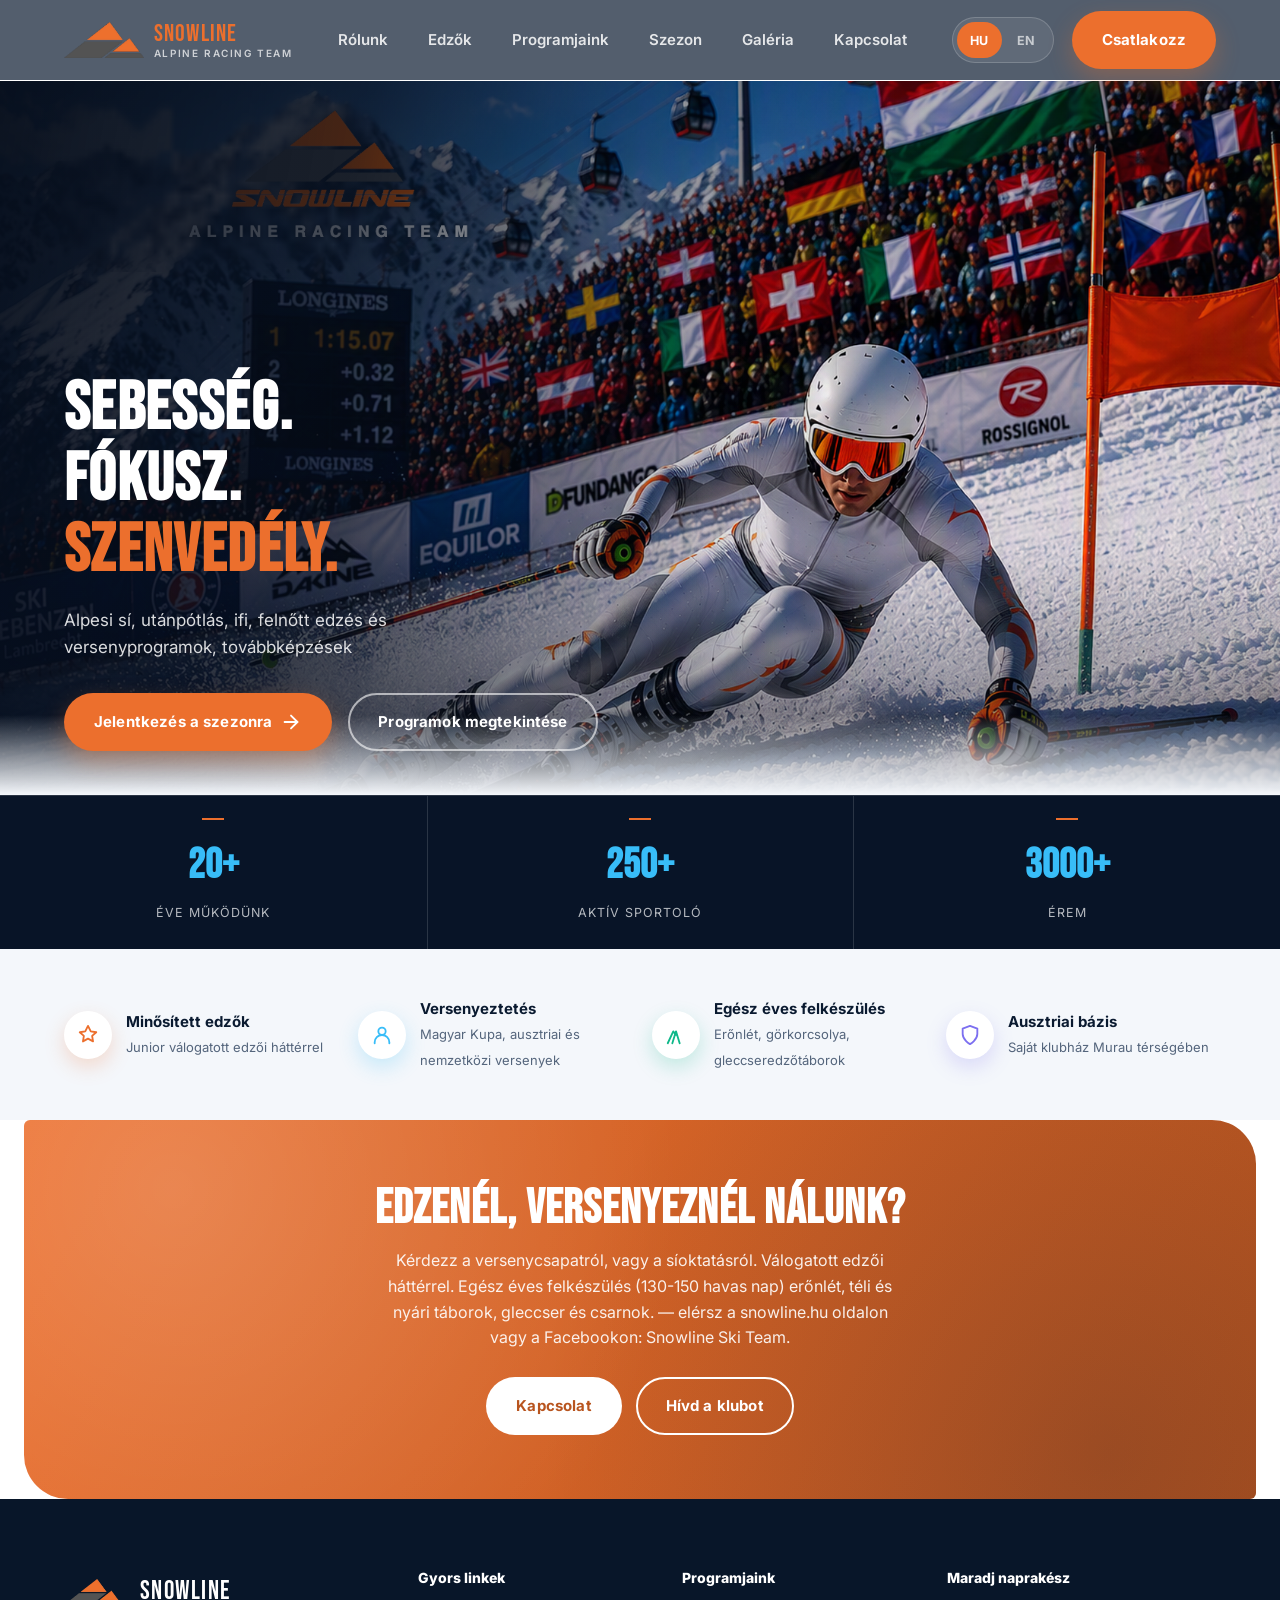
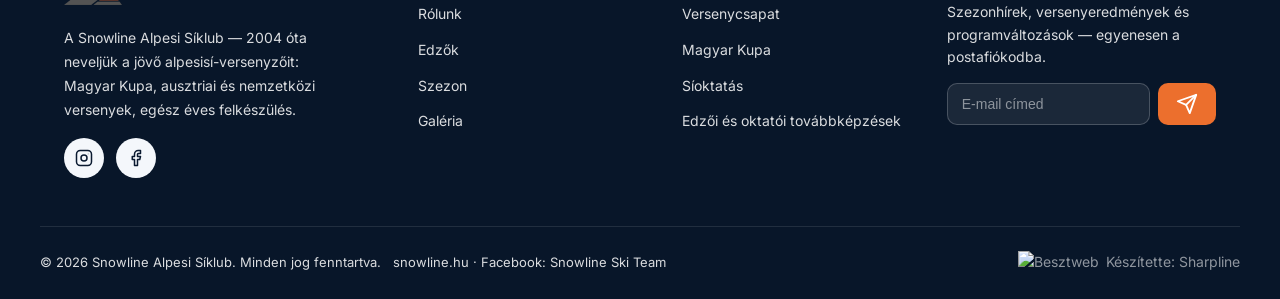
==== commit 025b4d8b: "Rename credit badge from Sharpline to Besztweb" ====
--- a/index.html
+++ b/index.html
@@ -170,7 +170,7 @@
       <span data-i18n="footerTemplateNote">Template by Snowline · Replace with your legal / privacy links</span>
     </div>
     <a href="#" target="_blank" rel="noopener" class="credit-badge">
-      <img src="/assets/sharpline-mark.png" alt="Sharpline" class="credit-badge-icon">
+      <img src="/assets/Besztweb.png" alt="Besztweb" class="credit-badge-icon">
       <span data-i18n="footerCredit">Készítette: Sharpline</span>
     </a>
   </div>
--- a/styles.css
+++ b/styles.css
@@ -624,6 +624,10 @@
     background:var(--color-accent);color:#fff;border:none;border-radius:var(--radius-sm);padding:0 18px;font-weight:700;font-size:14px;min-width:44px;
   }
   .footer-bottom{display:flex;justify-content:space-between;align-items:center;padding:24px 0;font-size:13px;flex-wrap:wrap;gap:12px;}
+  .footer-legal{display:flex;flex-wrap:wrap;gap:12px;}
+  .credit-badge{display:inline-flex;align-items:center;gap:7px;color:rgba(255,255,255,0.55);text-decoration:none;font-size:14px;transition:color 200ms ease;}
+  .credit-badge:hover{color:#fff;}
+  .credit-badge-icon{height:24px;width:auto;display:block;}
   .footer-bottom .social-row a{background:rgba(255,255,255,0.08);color:#fff;}
   @media (max-width:900px){
     .footer-grid{grid-template-columns:1fr 1fr;}
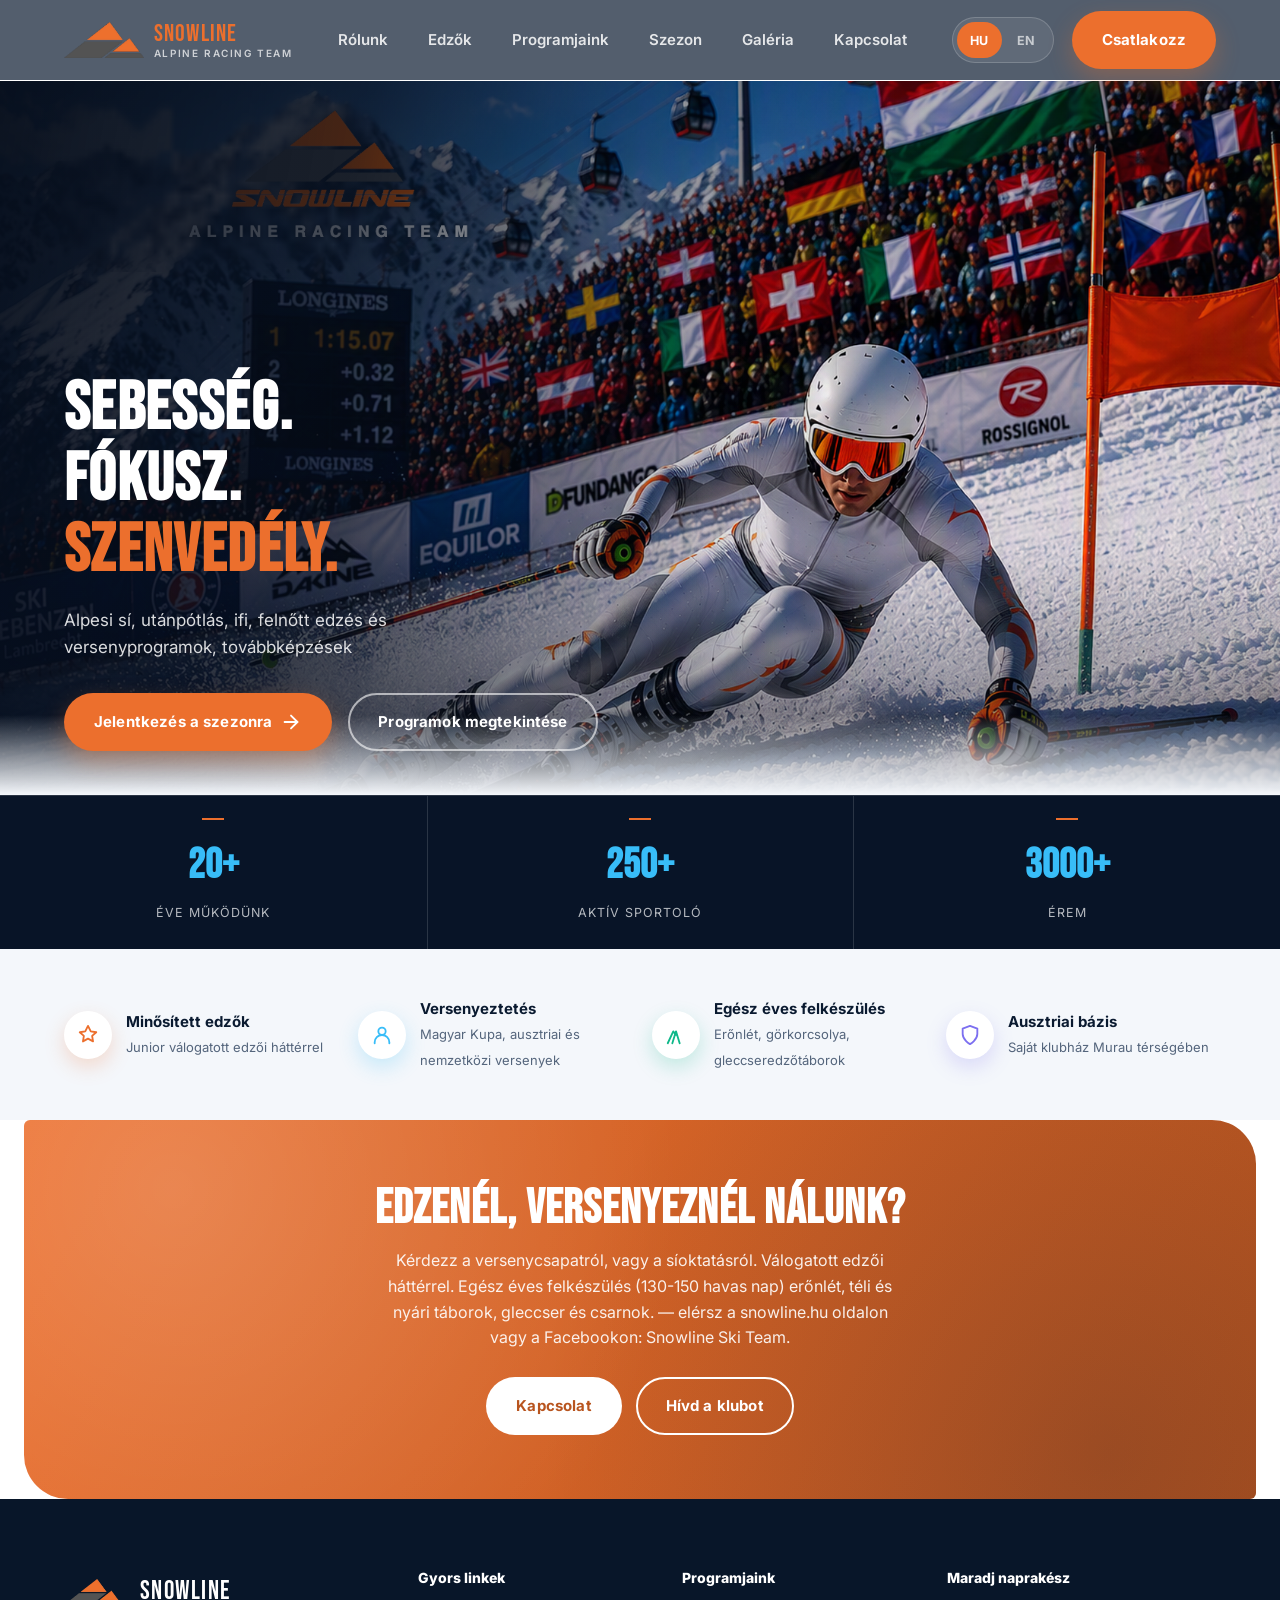
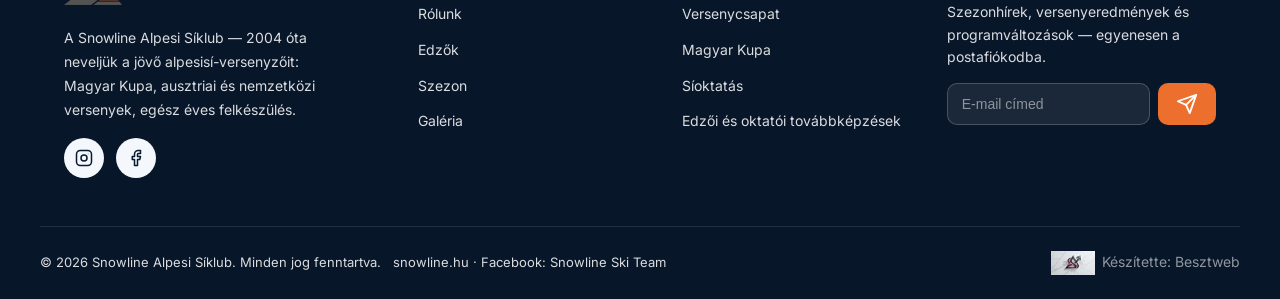
==== commit 43da887e: "Fix static footer credit fallback text to Besztweb" ====
--- a/index.html
+++ b/index.html
@@ -171,7 +171,7 @@
     </div>
     <a href="#" target="_blank" rel="noopener" class="credit-badge">
       <img src="/assets/Besztweb.png" alt="Besztweb" class="credit-badge-icon">
-      <span data-i18n="footerCredit">Készítette: Sharpline</span>
+      <span data-i18n="footerCredit">Készítette: Besztweb</span>
     </a>
   </div>
 </footer>
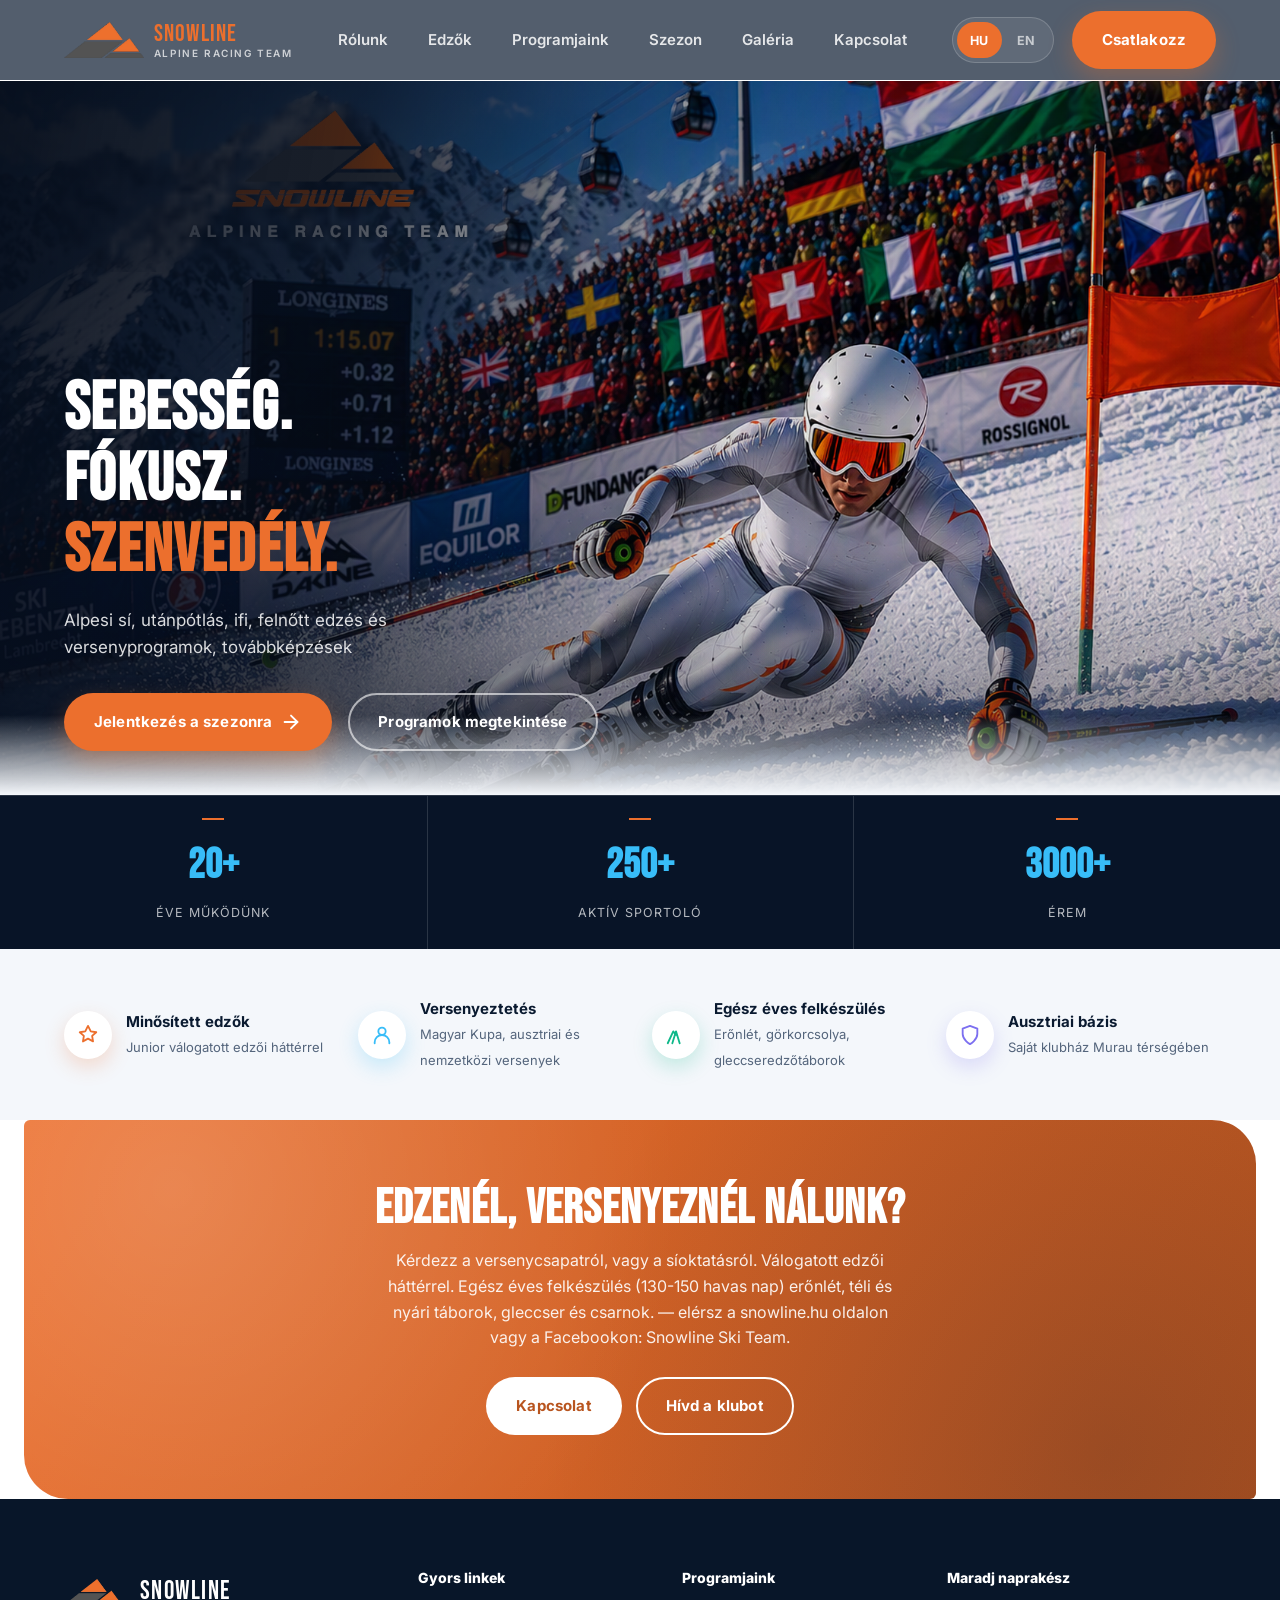
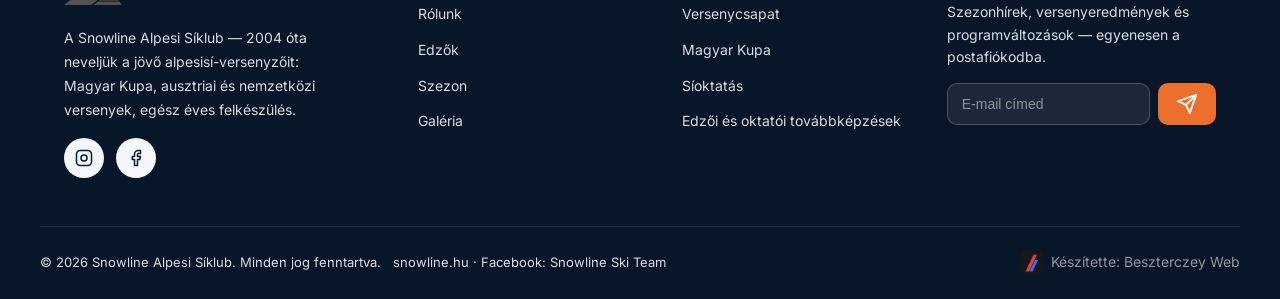
==== commit 7b4ddbd2: "Lábléc: készítői link az új beszterczey.com domainre (Beszterczey Web) A Besztweb arculata Besztercz" ====
--- a/index.html
+++ b/index.html
@@ -169,9 +169,10 @@
       <span data-i18n="footerCopyright">© 2026 Snowline Ski Club. All rights reserved.</span>
       <span data-i18n="footerTemplateNote">Template by Snowline · Replace with your legal / privacy links</span>
     </div>
-    <a href="#" target="_blank" rel="noopener" class="credit-badge">
-      <img src="/assets/Besztweb.png" alt="Besztweb" class="credit-badge-icon">
-      <span data-i18n="footerCredit">Készítette: Besztweb</span>
+    <!-- Készítői link: Beszterczey Web (korábban Besztweb, besztweb.vercel.app) → új domain: beszterczey.com -->
+        <a href="https://beszterczey.com/" target="_blank" rel="noopener" class="credit-badge">
+      <img src="/assets/Besztweb.png" alt="Beszterczey Web" class="credit-badge-icon">
+      <span data-i18n="footerCredit">Készítette: Beszterczey Web</span>
     </a>
   </div>
 </footer>
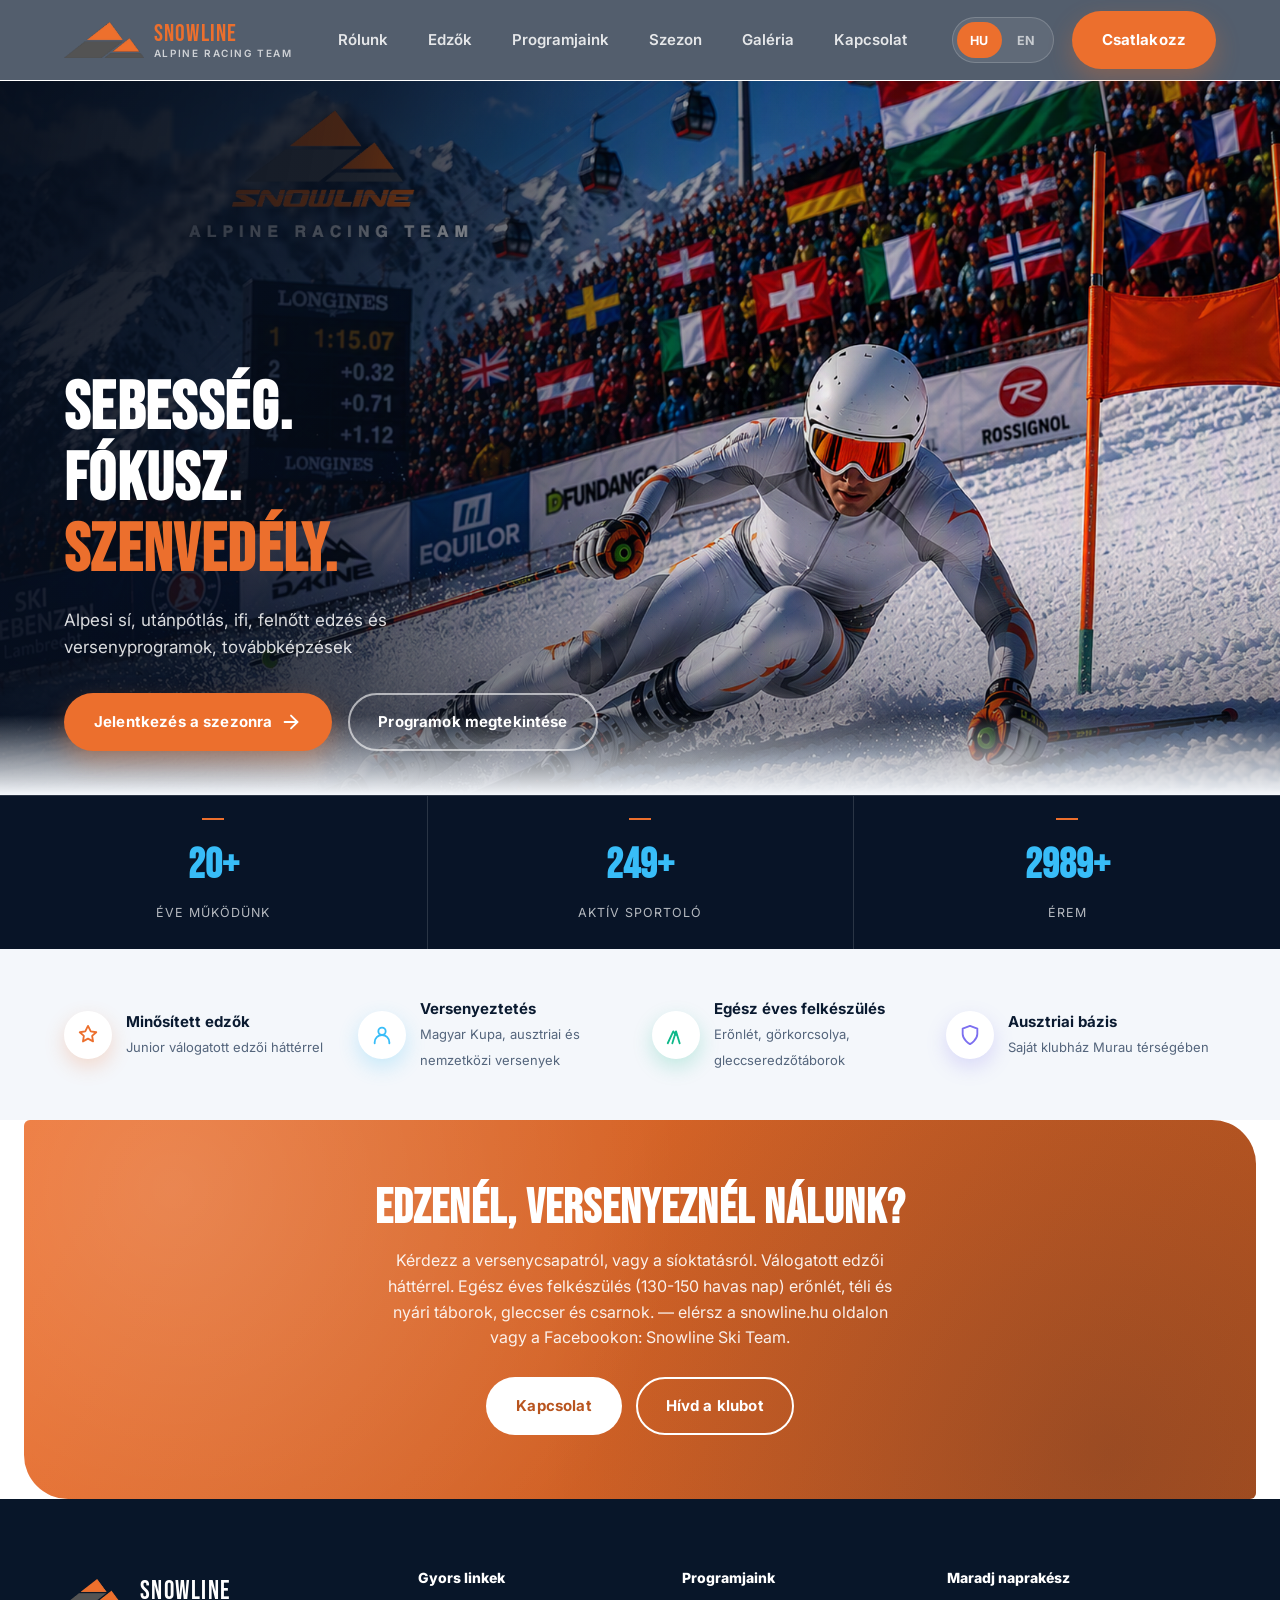
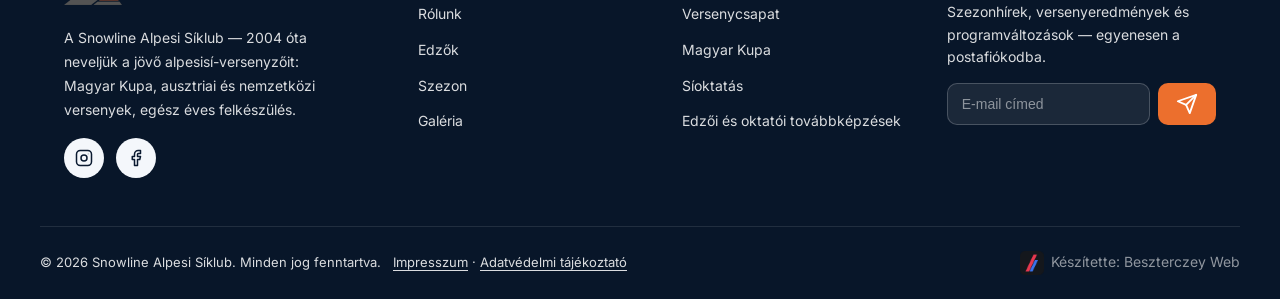
==== commit 70fafed3: "Jogi oldalak: Impresszum és Adatvédelmi tájékoztató (HU/EN) A lábléc sablon-helyőrzője („Replace wit" ====
--- a/index.html
+++ b/index.html
@@ -167,7 +167,8 @@
   <div class="container footer-bottom">
     <div class="footer-legal">
       <span data-i18n="footerCopyright">© 2026 Snowline Ski Club. All rights reserved.</span>
-      <span data-i18n="footerTemplateNote">Template by Snowline · Replace with your legal / privacy links</span>
+      <!-- Jogi linkek (korábban sablon-helyőrző szöveg volt itt) -->
+      <span data-i18n="footerTemplateNote"><a href="/impresszum.html">Impresszum</a> · <a href="/adatvedelem.html">Adatvédelmi tájékoztató</a></span>
     </div>
     <!-- Készítői link: Beszterczey Web (korábban Besztweb, besztweb.vercel.app) → új domain: beszterczey.com -->
         <a href="https://beszterczey.com/" target="_blank" rel="noopener" class="credit-badge">
--- a/styles.css
+++ b/styles.css
@@ -781,3 +781,31 @@
     max-width: 140px;
   }
 }
+
+
+/* ==========================================================================
+   Jogi oldalak (impresszum.html, adatvedelem.html)
+   A HU/EN szöveg két külön blokkban van (lang="hu" / lang="en"); az i18n.js
+   applyLang() a <html lang> attribútumot állítja, ez alapján látszik az egyik.
+   ========================================================================== */
+.legal{padding:72px 0 96px;background:var(--color-surface);}
+.legal-wrap{max-width:820px;}
+html[lang="en"] .legal [lang="hu"]{display:none;}
+html:not([lang="en"]) .legal [lang="en"]{display:none;}
+.legal h1{font-family:var(--font-display);font-size:clamp(40px,6vw,64px);color:var(--color-primary);letter-spacing:0.015em;margin:10px 0 12px;line-height:1;}
+.legal-lead{font-size:18px;color:var(--color-text-muted);margin:0 0 40px;max-width:640px;}
+.legal h2{font-size:20px;color:var(--color-primary);margin:40px 0 14px;padding-top:24px;border-top:1px solid var(--color-border);}
+.legal p{margin:0 0 14px;line-height:1.7;}
+.legal a{color:var(--color-accent-dark);text-decoration:underline;text-underline-offset:3px;}
+.legal-dl{display:grid;grid-template-columns:minmax(150px,220px) 1fr;gap:10px 24px;margin:0 0 16px;background:#fff;border:1px solid var(--color-border);border-radius:var(--radius-md);padding:20px 24px;}
+.legal-dl dt{font-weight:600;color:var(--color-text-muted);font-size:14px;}
+.legal-dl dd{margin:0;}
+.legal-list{list-style:disc;padding-left:20px;margin:0 0 14px;}
+.legal-list li{margin-bottom:8px;line-height:1.6;}
+.legal-meta{margin-top:40px !important;font-size:14px;color:var(--color-text-muted);}
+@media (max-width:640px){.legal-dl{grid-template-columns:1fr;gap:2px 0;}.legal-dl dd{margin-bottom:10px;}}
+/* lábléc jogi linkek */
+.footer-legal a{color:inherit;text-decoration:underline;text-underline-offset:3px;}
+.footer-legal a:hover{color:#fff;}
+/* adatvédelmi link a hozzájárulás szövegében */
+.consent-row a{color:var(--color-accent-dark);text-decoration:underline;}
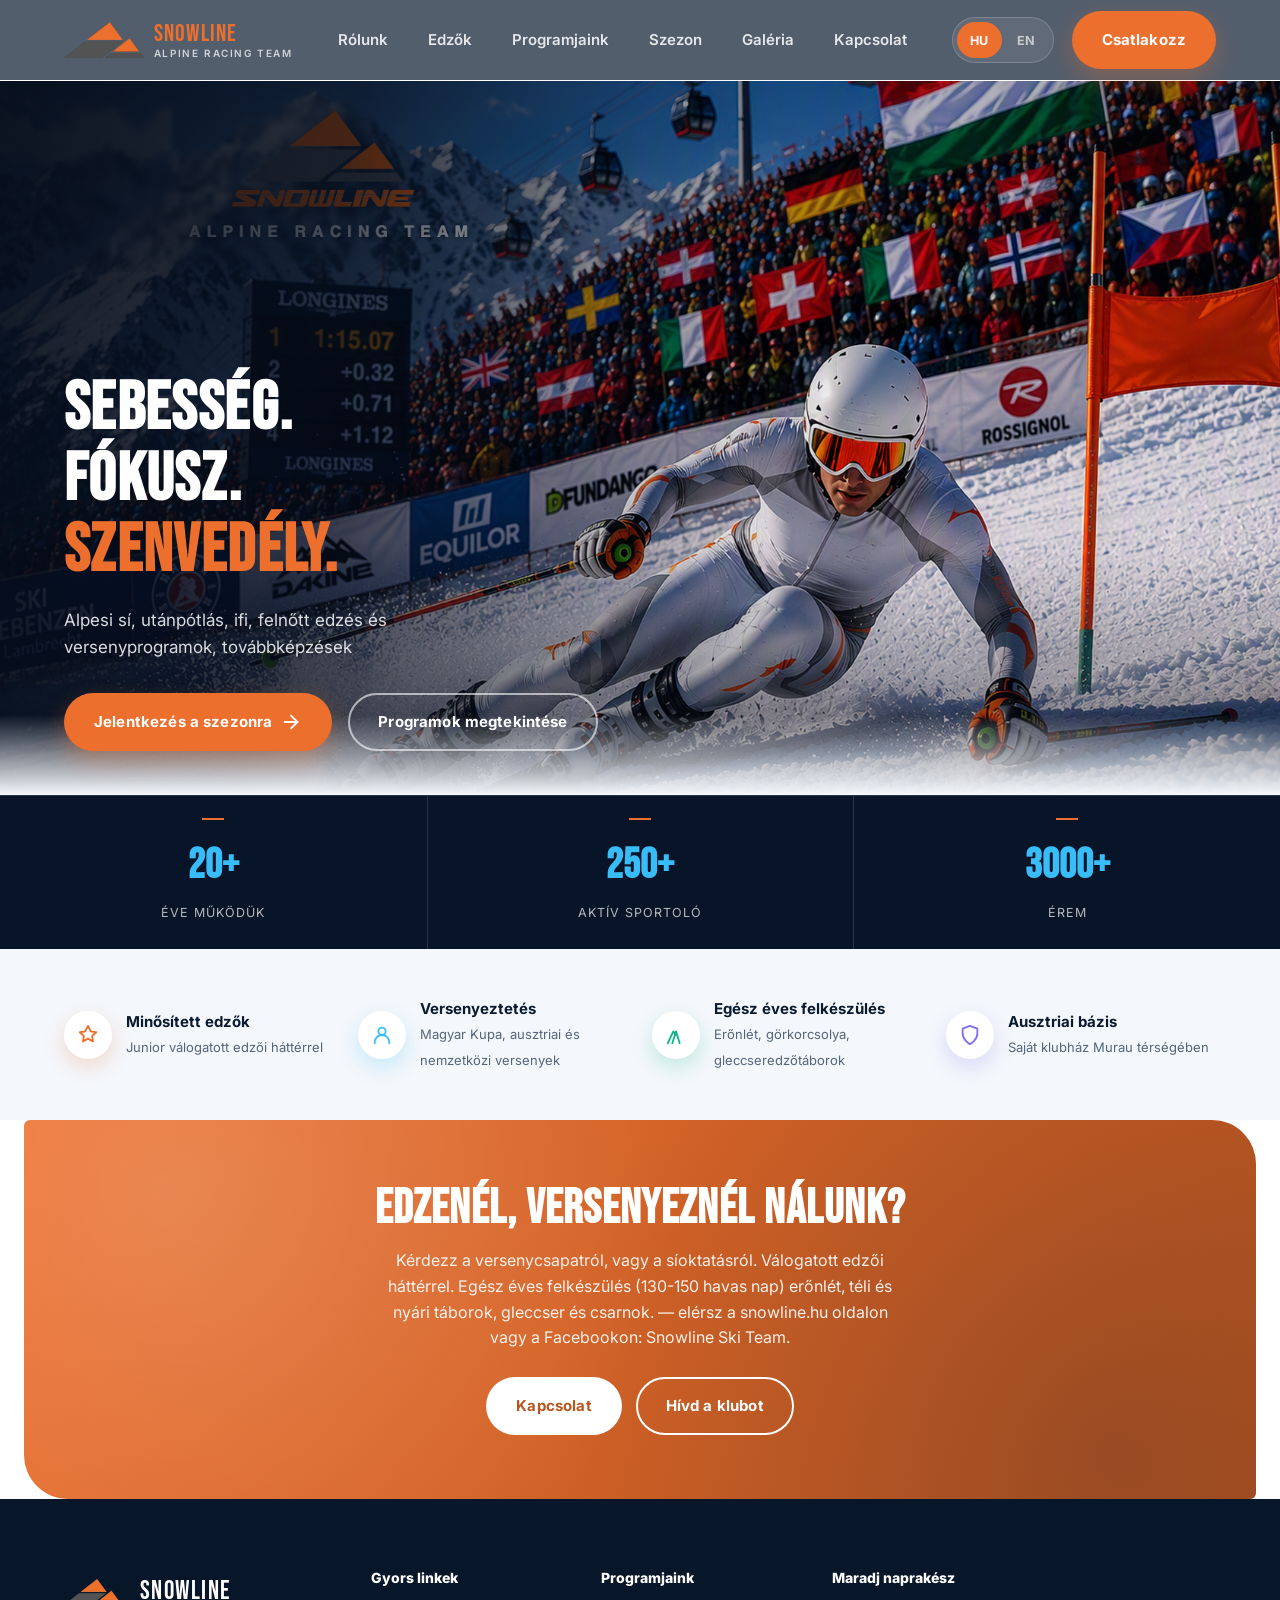
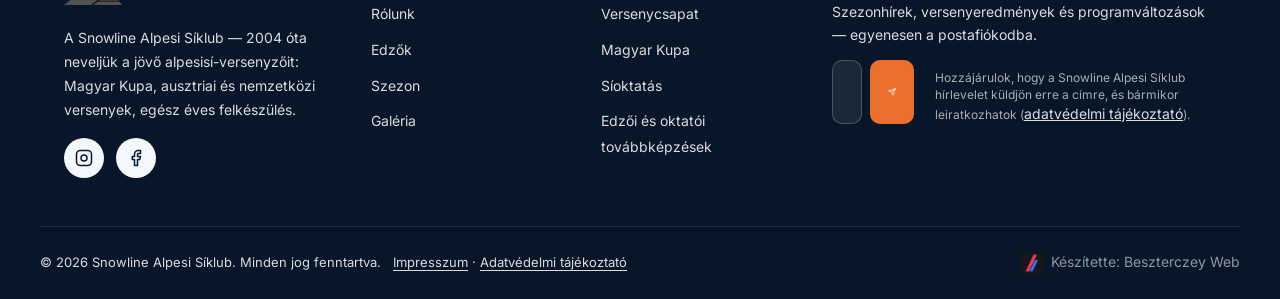
==== commit 29b57a18: "Update footer newsletter form on index/contact; extend privacy policy Adds consent checkbox, honeypo" ====
--- a/index.html
+++ b/index.html
@@ -155,12 +155,24 @@
     <div class="footer-col">
       <h4 data-i18n="footerStayUpdated">Stay Updated</h4>
       <p style="font-size:14px;margin-bottom:14px;" data-i18n="footerNewsletterDesc">Season announcements, race results and schedule changes — straight to your inbox.</p>
-      <form class="newsletter" onsubmit="event.preventDefault();">
+      <form class="newsletter" id="newsletterForm" novalidate>
         <label for="newsletterEmail" class="sr-only" style="position:absolute;width:1px;height:1px;overflow:hidden;clip:rect(0,0,0,0);" data-i18n="footerNewsletterLabel">Email address</label>
-        <input type="email" id="newsletterEmail" placeholder="Your email" required data-i18n-placeholder="footerNewsletterPh">
-        <button type="submit" aria-label="Subscribe">
+        <input type="email" id="newsletterEmail" name="newsletterEmail" placeholder="Your email" required data-i18n-placeholder="footerNewsletterPh">
+        <button type="submit" aria-label="Subscribe" id="newsletterSubmitBtn">
           <svg class="icon" width="16" height="16" viewBox="0 0 24 24" fill="none" stroke="currentColor" stroke-width="2" stroke-linecap="round" stroke-linejoin="round" aria-hidden="true"><line x1="22" y1="2" x2="11" y2="13"/><polygon points="22 2 15 22 11 13 2 9 22 2"/></svg>
         </button>
+        <label class="newsletter-consent-row" for="newsletterConsent" style="display:flex;gap:6px;align-items:flex-start;font-size:12px;line-height:1.4;margin-top:10px;">
+          <input type="checkbox" id="newsletterConsent" required style="margin-top:2px;flex-shrink:0;">
+          <span data-i18n="footerNewsletterConsent">I agree that Snowline Alpine Ski Club may send newsletter emails to this address, and that I can unsubscribe at any time (<a href="/adatvedelem.html" target="_blank">privacy policy</a>).</span>
+        </label>
+        <div style="position:absolute;left:-9999px;top:-9999px;" aria-hidden="true">
+          <label for="newsletterBotcheck">Leave this field empty</label>
+          <input type="text" id="newsletterBotcheck" name="newsletterBotcheck" tabindex="-1" autocomplete="off">
+        </div>
+        <p class="newsletter-status" id="newsletterStatus" role="status" style="font-size:12px;margin-top:8px;min-height:14px;"></p>
+        <span id="i18nNewsletterSending" data-i18n="footerNewsletterSending" hidden>Sending...</span>
+        <span id="i18nNewsletterSuccess" data-i18n="footerNewsletterSuccess" hidden>Almost done — check your inbox to confirm your subscription.</span>
+        <span id="i18nNewsletterError" data-i18n="footerNewsletterError" hidden>Something went wrong. Please try again later.</span>
       </form>
     </div>
   </div>
--- a/styles.css
+++ b/styles.css
@@ -607,6 +607,11 @@
 
   /* ---------- FOOTER ---------- */
   footer{background:#081629;color:rgba(255,255,255,0.85);padding:72px 0 0;margin-top:0;border-top:none;}
+  .newsletter-consent-row{color:rgba(255,255,255,0.65);}
+  .newsletter-consent-row input[type="checkbox"]{accent-color:var(--color-accent, #4F9CF9);}
+  .newsletter-consent-row a{color:rgba(255,255,255,0.85);text-decoration:underline;}
+  .newsletter-status.is-success{color:#6EE7B7;}
+  .newsletter-status.is-error{color:#FCA5A5;}
   .footer-grid{display:grid;grid-template-columns:1.4fr 1fr 1fr 1.2fr;gap:40px;padding-bottom:48px;border-bottom:1px solid rgba(255,255,255,0.1);}
   .footer-brand .brand{margin-bottom:14px;}
   .footer-brand p{font-size:14px;line-height:1.7;max-width:280px;}
@@ -752,7 +757,7 @@
 .partner-card img {
   height: 56px;       /* 38px helyett 56px – sokkal hangsúlyosabb és tisztán olvasható */
   width: auto;
-  max-width: 190px;   /* 145px helyett 190px, hogy a széles logók se nyomódjanak össze */
+  max-width: 190px;   /* 145px helyett 190px, hogy a széles logók se nyómódjanak össze */
   object-fit: contain;
   opacity: 0.75;      /* Kicsit világosabb alapból is, hogy jobban kivehető legyen */
   filter: grayscale(100%) brightness(1.2) drop-shadow(0 2px 5px rgba(0, 0, 0, 0.4));
